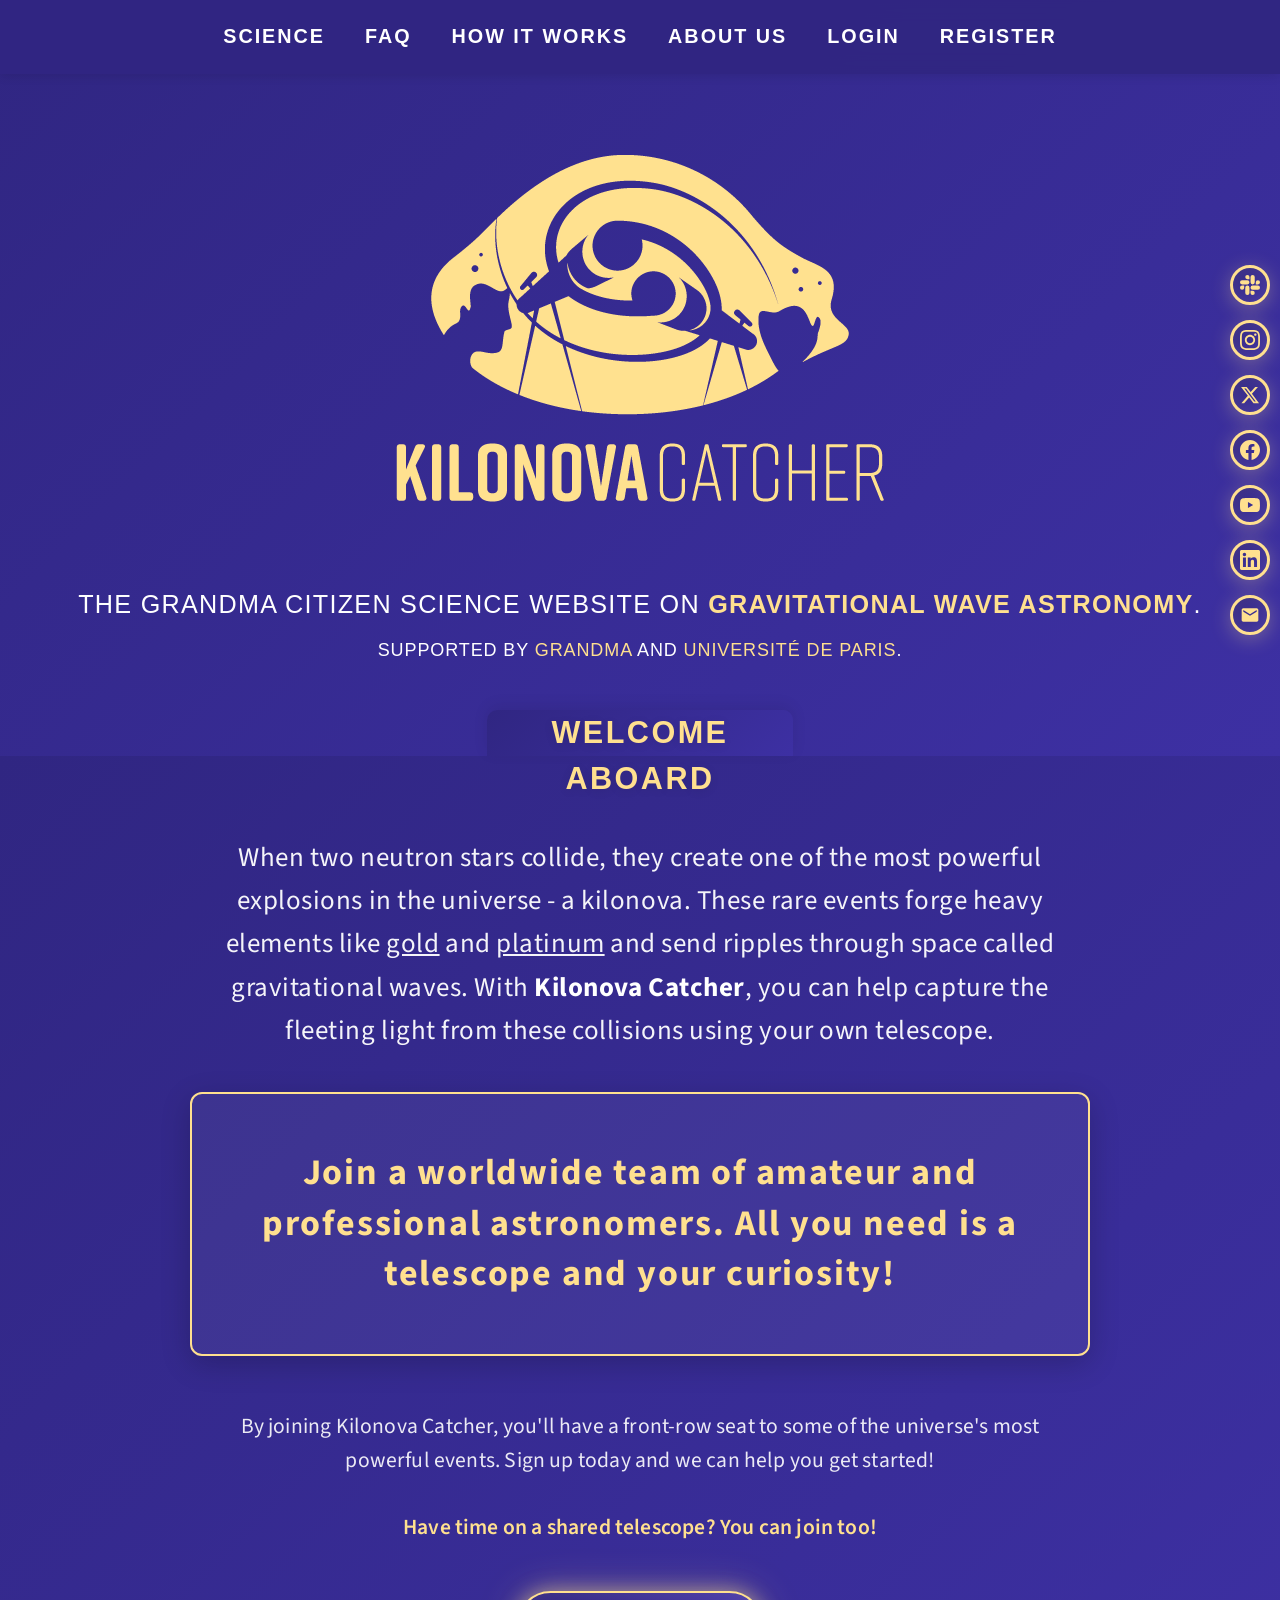
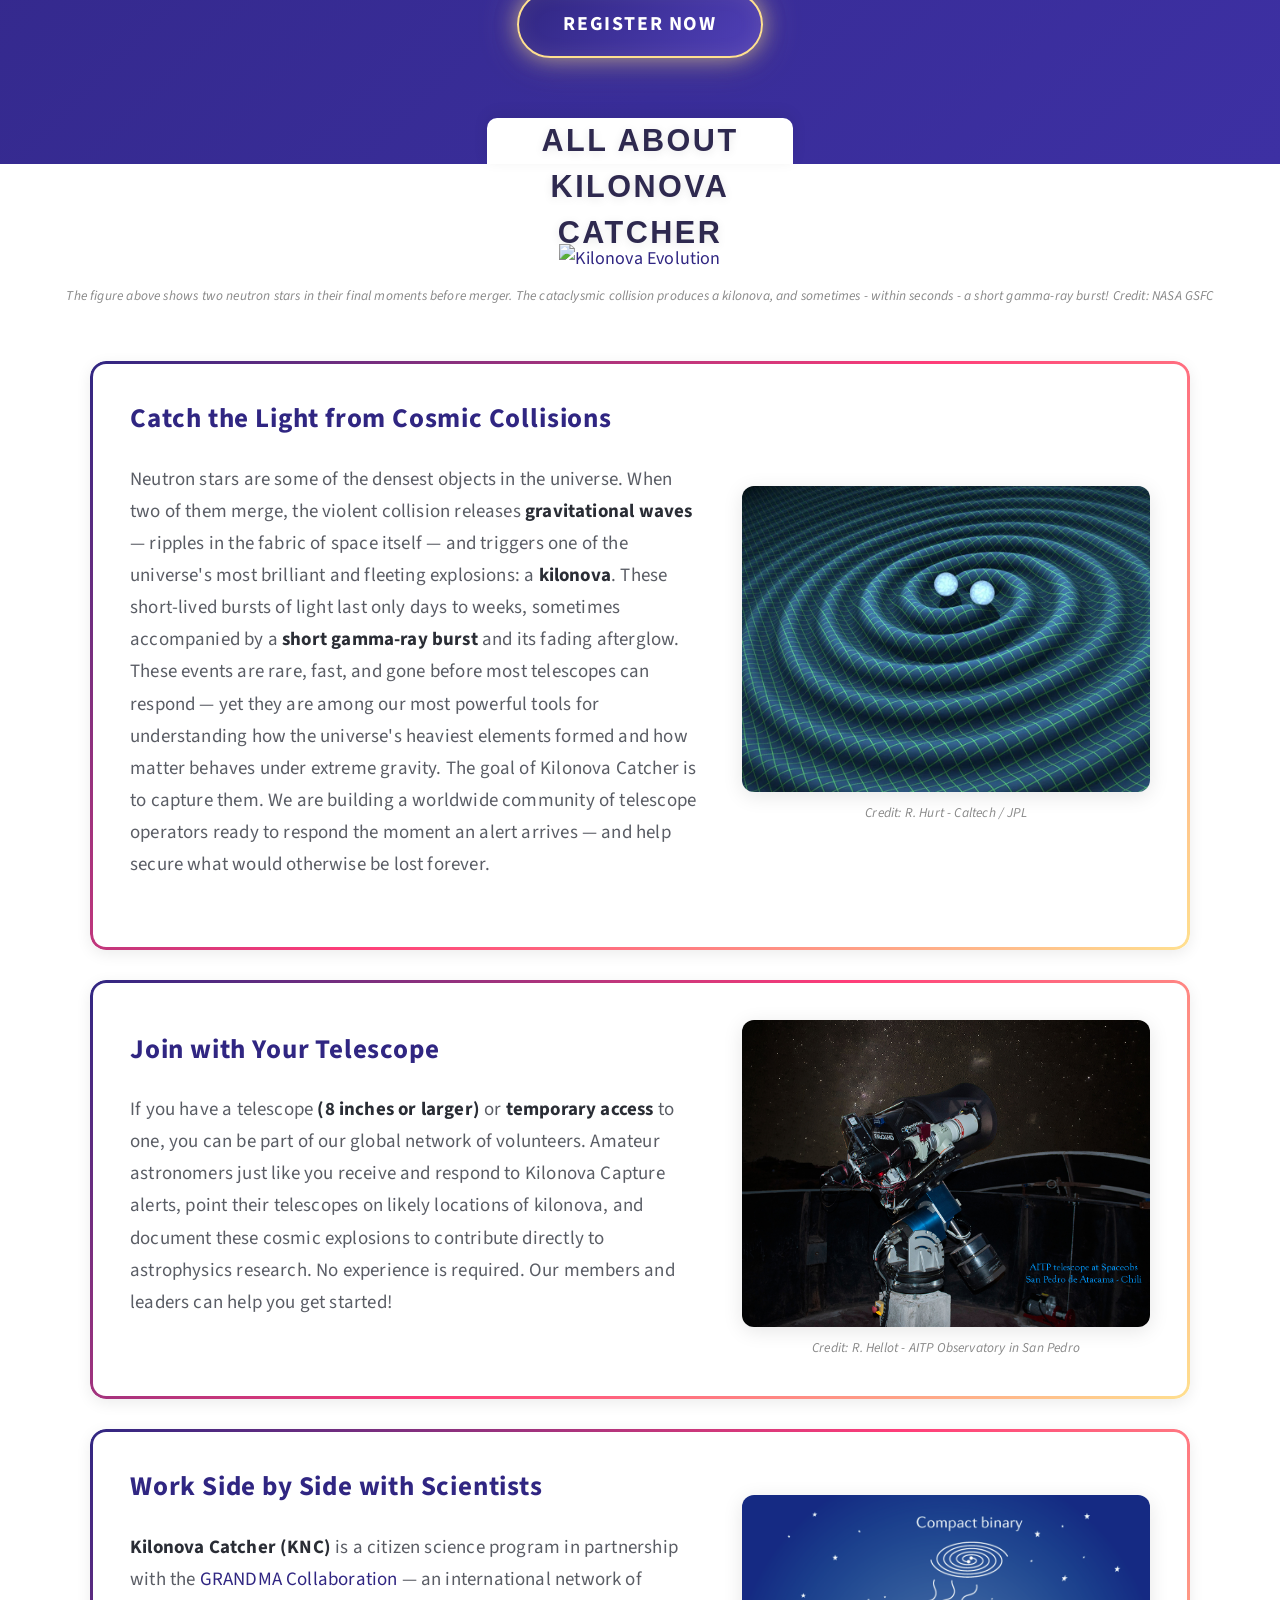
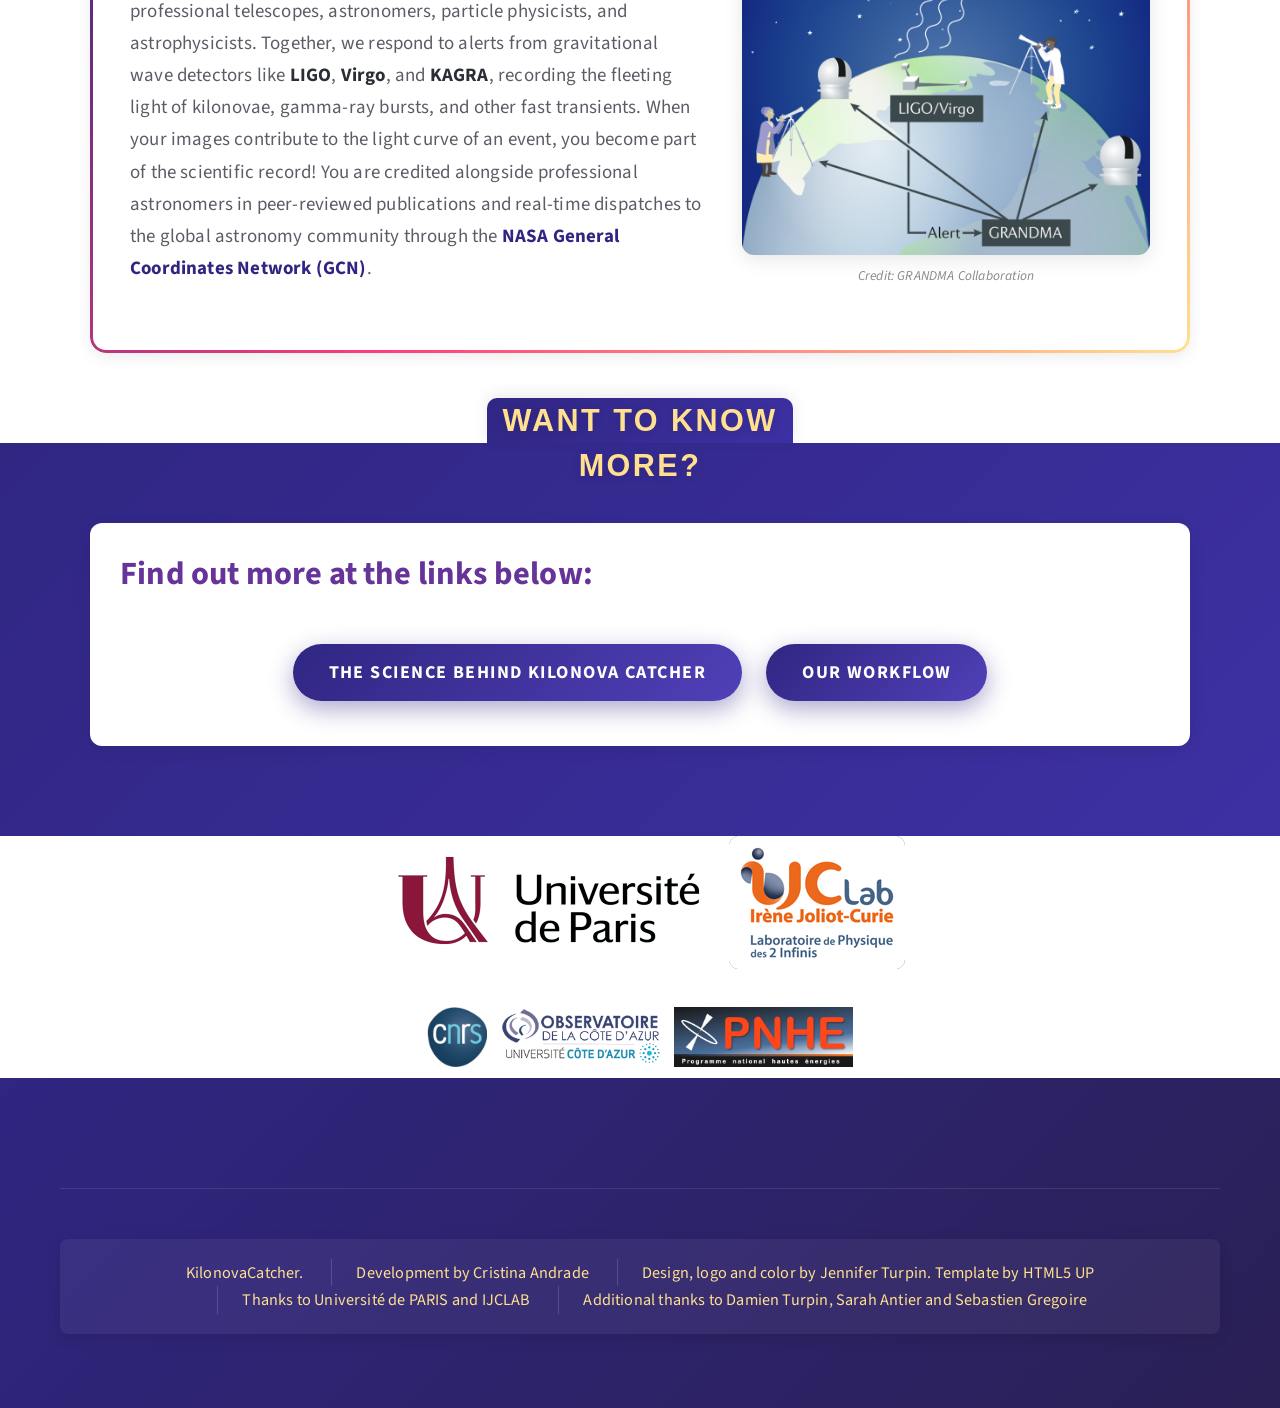
==== index.html @ f39c6c15 "index.html for Git pages" ====
<!DOCTYPE html>
<html lang='en'>
<head>
    <meta http-equiv="Content-Type" content="text/html; charset=UTF-8">
    <title>KiloNovaCatcher</title>
    
    <meta name="viewport" content="width=device-width, initial-scale=1, user-scalable=no">
    <link rel="stylesheet" href="./KiloNovaCatcher_files/mainpublic.css">
    <link rel="stylesheet" href="./KiloNovaCatcher_files/qgi8qdf.css">
    <link rel="shortcut icon" type="image/jpg" href="http://kilonovacatcher.in2p3.fr/images/fav_32.png">
</head>
<body class="homepage">
    <div id="page-wrapper">
        
<!-- Nav -->
<!-- Fixed Navigation -->
<nav id="nav">
    <ul>
        <li class="current"><a href="http://kilonovacatcher.in2p3.fr/science">Science</a></li>
        <li><a href="http://kilonovacatcher.in2p3.fr/faq">FAQ</a></li>
                <li><a href="http://kilonovacatcher.in2p3.fr/faq">how it works</a></li>
        <li><a href="http://kilonovacatcher.in2p3.fr/faq">about us</a></li>

        <li><a href="http://kilonovacatcher.in2p3.fr/login">Login</a></li>
        <li><a href="http://kilonovacatcher.in2p3.fr/registration">Register</a></li>
    </ul>
</nav>

<!-- Header -->
<section id="header" class="wrapper">

    <!-- Logo -->
    <div id="logo">
        <h1><a href="http://kilonovacatcher.in2p3.fr/"><img class="image" src="./KiloNovaCatcher_files/LOGO_FINAL_J_600.png"></a></h1>
        <p>the grandma citizen science website on <span class="purplecol">gravitational wave astronomy</span>.</p>
        <p class="smaller">supported by <a href="https://grandma.lal.in2p3.fr/">GRANDMA</a> and <a href="https://u-paris.fr/">université de paris</a>.</p>
    </div>


</section>


<!-- Intro Section -->
<section id="intro" class="wrapper style1">
    <div class="title"><p>Welcome aboard</p></div>
    <div class="container">

        <p class="style1">
            When two neutron stars collide, they create one of the most powerful explosions in the universe - a <em>kilonova</em>. These rare events forge heavy elements like <u>gold</u> and <u>platinum</u> and send ripples through space called <em>gravitational waves</em>. With <strong>Kilonova Catcher</strong>, you can help capture the fleeting light from these collisions using your own telescope. 
        </p>

        <p class="style2">
            Join a worldwide team of amateur and professional astronomers. All you need is a telescope and your curiosity! 
        </p>

        <p class="style3">
            By joining Kilonova Catcher, you'll have a front-row seat to some of the universe's most powerful events. Sign up today and we can help you get started!
        </p>

        <p class="style3">
            <strong>Have time on a shared telescope? You can join too!</strong> 
        </p>

        <ul class="actions">
            <li><a href="http://kilonovacatcher.in2p3.fr/registration" class="button neon-gradient large">Register now</a></li>
        </ul>
    </div>
</section>


<!-- How It Works Section -->
<section id="how-it-works" class="wrapper style2">
    <div class="title"><p>All about Kilonova Catcher</p></div>
    <div class="container">

        <!-- Featured Image -->
        <a href="http://kilonovacatcher.in2p3.fr/#" class="image featured">
            <img src="./KiloNovaCatcher_files/kne_evolution.gif" alt="Kilonova Evolution">
            <span class="card-image-caption">The figure above shows two neutron stars in their final moments before merger. The cataclysmic collision produces a kilonova, and sometimes - within seconds - a short gamma-ray burst! Credit: NASA GSFC</span>

        </a>

        <section id="features">
            <div class="feature-list">
                <div class="row">
                    <div class="col-12-medium">

                        <!-- Card 1: Gradient Border Style -->
                        <section class="card-gradient-border card-with-image">
                            <div class="card-content">
                                <h3>Catch the Light from Cosmic Collisions</h3>
                                <p>Neutron stars are some of the densest objects in the universe. When two of them merge, the violent collision releases <strong>gravitational waves</strong> — ripples in the fabric of space itself — and triggers one of the universe's most brilliant and fleeting explosions: a <strong>kilonova</strong>. These short-lived bursts of light last only days to weeks, sometimes accompanied by a <strong>short gamma-ray burst</strong> and its fading afterglow. These events are rare, fast, and gone before most telescopes can respond — yet they are among our most powerful tools for understanding <em>how the universe's heaviest elements formed</em> and how matter behaves under extreme gravity. The goal of Kilonova Catcher is to capture them. We are building a worldwide community of telescope operators ready to respond the moment an alert arrives — and help secure what would otherwise be lost forever.</p>
                            </div>
                            <div class="card-image">
                                <img src="./KiloNovaCatcher_files/gw_wave_ns.png" alt="Cosmic Collision">
                                <span class="card-image-caption">Credit: R. Hurt - Caltech / JPL</span>

                            </div>
                        </section>

                        <!-- Card 2: Top Border Style -->
                        <section class="card-gradient-border card-with-image">
                            <div class="card-content">
                                <h3>Join with Your Telescope</h3>
                                <p>If you have a telescope <strong>(8 inches or larger)</strong> or <strong>temporary access</strong> to one, you can be part of our global network of volunteers. Amateur astronomers just like you receive and respond to Kilonova Capture alerts, point their telescopes on likely locations of kilonova, and document these cosmic explosions to contribute directly to astrophysics research. No experience is required. Our members and leaders can help you get started!</p>
                            </div>
                            <div class="card-image">
                                <img src="./KiloNovaCatcher_files/telescope_aitp_chili.jpg" alt="KNC Telescope">
                                <span class="card-image-caption">Credit: R. Hellot - AITP Observatory in San Pedro</span>
                            </div>
                        </section>

                        <!-- Card 3: Gradient Border Style -->
                        <section class="card-gradient-border card-with-image">
                            <div class="card-content">
                                <h3>Work Side by Side with Scientists</h3>
                                <p><strong>Kilonova Catcher (KNC)</strong> is a citizen science program in partnership with the <a href="https://grandma.lal.in2p3.fr/">GRANDMA Collaboration</a> — an international network of professional telescopes, astronomers, particle physicists, and astrophysicists. Together, we respond to alerts from gravitational wave detectors like <strong>LIGO</strong>, <strong>Virgo</strong>, and <strong>KAGRA</strong>, recording the fleeting light of kilonovae, gamma-ray bursts, and other fast transients. When your images contribute to the light curve of an event, you become part of the scientific record! You are credited alongside professional astronomers in peer-reviewed publications and real-time dispatches to the global astronomy community through the <strong><a href="https://gcn.nasa.gov/">NASA General Coordinates Network (GCN)</a></strong>.</p>
                            </div>
                            <div class="card-image">
                                <img src="./KiloNovaCatcher_files/grandma.png" alt="GRANDMA LOGO">
                                <span class="card-image-caption">Credit: GRANDMA Collaboration</span>
                            </div>
                        </section>

                    </div>
                </div>
            </div>
        </section>
    </div>
</section>


<!-- More Info Section -->
<section id="More" class="wrapper style1">
    <div class="title"><p>Want to know more?</p></div>
    <div class="container">
        <section id="features2">
            <div class="feature-list">
                <div class="row">
                    <div class="col-12-medium">
                        <section>
                            <h2 style="color: rebeccapurple; font-size: 1.8em; margin-bottom: 1.5em;">Find out more at the links below:</h2>
                            <ul class="actions">
                                <li><a href="#science" class="button gradient-glow">The Science Behind Kilonova Catcher</a></li>
                                <li><a href="#workflow" class="button gradient-glow">Our Workflow</a></li>
                            </ul>
                        </section>
                    </div>
                </div>
            </div>
        </section>
    </div>
</section>


<!-- Partner Logos -->
<div class="container">
    <div class="row">
        <div class="col-12-medium" style="margin:auto; text-align:center;">
            <section>
                <p>
                    <a href="https://u-paris.fr/"><img src="./KiloNovaCatcher_files/UniversiteParis.png" alt="Universit� de Paris"></a> 
                    <a href="https://www.ijclab.in2p3.fr/"><img src="./KiloNovaCatcher_files/IJCLab.png" alt="IJCLab"></a>
                </p>
            </section>
        </div>	
    </div>
    <div class="row petitfooter">
        <div class="col-12-medium" style="margin:auto; text-align:center;">
            <p style="margin:auto; text-align:center;">
                <a href="https://www.cnrs.fr/" title="cnrs.fr" target="_blank"><img src="./KiloNovaCatcher_files/logo_cnrs.png" alt="Logo CNRS"></a>&nbsp;&nbsp;
                <a href="https://www.oca.eu/fr/" title="OCA" target="_blank"><img src="./KiloNovaCatcher_files/logo_oca.png" alt="Logo OCA"></a>&nbsp;&nbsp;
                <a href="https://pnhe.cnrs.fr/" title="PNHE" target="_blank"><img src="./KiloNovaCatcher_files/logo_pnhe.png" alt="Logo PNHE"></a>
            </p>
        </div>
    </div>
</div>


<!-- Footer -->
<section id="footer">
    <div class="container">
        <div id="copyright">
            <ul>
                <li>KilonovaCatcher.</li>
                       <li>Development by <a href="https://orcid.org/0009-0004-9687-3275">Cristina Andrade</a></li>
                <li>Design, logo and color by <a href="https://jenniferturpin.fr/">Jennifer Turpin</a>. Template by <a href="http://html5up.net/">HTML5 UP</a></li>
                <li>Thanks to <a href="https://u-paris.fr/">Université de PARIS</a> and <a href="https://www.ijclab.in2p3.fr/">IJCLAB</a></li>
                <li>Additional thanks to Damien Turpin, Sarah Antier and Sebastien Gregoire</li>
            </ul>
        </div>
    </div>
</section>

</div>

<!-- Scripts -->
<script src="./KiloNovaCatcher_files/jquery.min.js"></script>
<script src="./KiloNovaCatcher_files/jquery.dropotron.min.js"></script>
<script src="./KiloNovaCatcher_files/browser.min.js"></script>
<script src="./KiloNovaCatcher_files/breakpoints.min.js"></script>
<script src="./KiloNovaCatcher_files/util.js"></script>
<script src="./KiloNovaCatcher_files/main.js"></script>



<div id="navPanel">
<nav>
    <a class="link depth-0" href="http://kilonovacatcher.in2p3.fr/faq">
        <span class="indent-0"></span>FAQ
    </a>
    <a class="link depth-0" href="http://kilonovacatcher.in2p3.fr/login">
        <span class="indent-0"></span>Login
    </a>
    <a class="link depth-0" href="http://kilonovacatcher.in2p3.fr/registration">
        <span class="indent-0"></span>Register
    </a>
</nav>
</div>

</body>

<div class="social-float-sidebar">
    <a href="https://knc-slack-invite-link.com" target="_blank" class="social-float-item" title="Join our Slack">
        <svg viewBox="0 0 24 24" fill="currentColor">
            <path d="M5.042 15.165a2.528 2.528 0 0 1-2.52 2.523A2.528 2.528 0 0 1 0 15.165a2.527 2.527 0 0 1 2.522-2.52h2.52v2.52zM6.313 15.165a2.527 2.527 0 0 1 2.521-2.52 2.527 2.527 0 0 1 2.521 2.52v6.313A2.528 2.528 0 0 1 8.834 24a2.528 2.528 0 0 1-2.521-2.522v-6.313zM8.834 5.042a2.528 2.528 0 0 1-2.521-2.52A2.528 2.528 0 0 1 8.834 0a2.528 2.528 0 0 1 2.521 2.522v2.52H8.834zM8.834 6.313a2.528 2.528 0 0 1 2.521 2.521 2.528 2.528 0 0 1-2.521 2.521H2.522A2.528 2.528 0 0 1 0 8.834a2.528 2.528 0 0 1 2.522-2.521h6.312zM18.956 8.834a2.528 2.528 0 0 1 2.522-2.521A2.528 2.528 0 0 1 24 8.834a2.528 2.528 0 0 1-2.522 2.521h-2.522V8.834zM17.688 8.834a2.528 2.528 0 0 1-2.523 2.521 2.527 2.527 0 0 1-2.52-2.521V2.522A2.527 2.527 0 0 1 15.165 0a2.528 2.528 0 0 1 2.523 2.522v6.312zM15.165 18.956a2.528 2.528 0 0 1 2.523 2.522A2.528 2.528 0 0 1 15.165 24a2.527 2.527 0 0 1-2.52-2.522v-2.522h2.52zM15.165 17.688a2.527 2.527 0 0 1-2.52-2.523 2.526 2.526 0 0 1 2.52-2.52h6.313A2.527 2.527 0 0 1 24 15.165a2.528 2.528 0 0 1-2.522 2.523h-6.313z"/>
        </svg>
        <span>Slack</span>
    </a>

    <a href="https://instagram.com/kilonovacatcher" target="_blank" class="social-float-item" title="Follow on Instagram">
        <svg viewBox="0 0 24 24" fill="currentColor">
            <path d="M12 2.163c3.204 0 3.584.012 4.85.07 3.252.148 4.771 1.691 4.919 4.919.058 1.265.069 1.645.069 4.849 0 3.205-.012 3.584-.069 4.849-.149 3.225-1.664 4.771-4.919 4.919-1.266.058-1.644.07-4.85.07-3.204 0-3.584-.012-4.849-.07-3.26-.149-4.771-1.699-4.919-4.92-.058-1.265-.07-1.644-.07-4.849 0-3.204.013-3.583.07-4.849.149-3.227 1.664-4.771 4.919-4.919 1.266-.057 1.645-.069 4.849-.069zm0-2.163c-3.259 0-3.667.014-4.947.072-4.358.2-6.78 2.618-6.98 6.98-.059 1.281-.073 1.689-.073 4.948 0 3.259.014 3.668.072 4.948.2 4.358 2.618 6.78 6.98 6.98 1.281.058 1.689.072 4.948.072 3.259 0 3.668-.014 4.948-.072 4.354-.2 6.782-2.618 6.979-6.98.059-1.28.073-1.689.073-4.948 0-3.259-.014-3.667-.072-4.947-.196-4.354-2.617-6.78-6.979-6.98-1.281-.059-1.69-.073-4.949-.073zm0 5.838c-3.403 0-6.162 2.759-6.162 6.162s2.759 6.163 6.162 6.163 6.162-2.759 6.162-6.163c0-3.403-2.759-6.162-6.162-6.162zm0 10.162c-2.209 0-4-1.79-4-4 0-2.209 1.791-4 4-4s4 1.791 4 4c0 2.21-1.791 4-4 4zm6.406-11.845c-.796 0-1.441.645-1.441 1.44s.645 1.44 1.441 1.44c.795 0 1.439-.645 1.439-1.44s-.644-1.44-1.439-1.44z"/>
        </svg>
        <span>Instagram</span>
    </a>

    <a href="https://twitter.com/kilonovacatcher" target="_blank" class="social-float-item" title="Follow on X/Twitter">
        <svg viewBox="0 0 24 24" fill="currentColor">
            <path d="M18.244 2.25h3.308l-7.227 8.26 8.502 11.24H16.17l-5.214-6.817L4.99 21.75H1.68l7.73-8.835L1.254 2.25H8.08l4.713 6.231zm-1.161 17.52h1.833L7.084 4.126H5.117z"/>
        </svg>
        <span>X/Twitter</span>
    </a>

    <a href="https://facebook.com/kilonovacatcher" target="_blank" class="social-float-item" title="Like on Facebook">
        <svg viewBox="0 0 24 24" fill="currentColor">
            <path d="M24 12.073c0-6.627-5.373-12-12-12s-12 5.373-12 12c0 5.99 4.388 10.954 10.125 11.854v-8.385H7.078v-3.47h3.047V9.43c0-3.007 1.792-4.669 4.533-4.669 1.312 0 2.686.235 2.686.235v2.953H15.83c-1.491 0-1.956.925-1.956 1.874v2.25h3.328l-.532 3.47h-2.796v8.385C19.612 23.027 24 18.062 24 12.073z"/>
        </svg>
        <span>Facebook</span>
    </a>

    <a href="https://youtube.com/@kilonovacatcher" target="_blank" class="social-float-item" title="Subscribe on YouTube">
        <svg viewBox="0 0 24 24" fill="currentColor">
            <path d="M23.498 6.186a3.016 3.016 0 0 0-2.122-2.136C19.505 3.545 12 3.545 12 3.545s-7.505 0-9.377.505A3.017 3.017 0 0 0 .502 6.186C0 8.07 0 12 0 12s0 3.93.502 5.814a3.016 3.016 0 0 0 2.122 2.136c1.871.505 9.376.505 9.376.505s7.505 0 9.377-.505a3.015 3.015 0 0 0 2.122-2.136C24 15.93 24 12 24 12s0-3.93-.502-5.814zM9.545 15.568V8.432L15.818 12l-6.273 3.568z"/>
        </svg>
        <span>YouTube</span>
    </a>

    <a href="https://linkedin.com/company/kilonovacatcher" target="_blank" class="social-float-item" title="Connect on LinkedIn">
        <svg viewBox="0 0 24 24" fill="currentColor">
            <path d="M20.447 20.452h-3.554v-5.569c0-1.328-.027-3.037-1.852-3.037-1.853 0-2.136 1.445-2.136 2.939v5.667H9.351V9h3.414v1.561h.046c.477-.9 1.637-1.85 3.37-1.85 3.601 0 4.267 2.37 4.267 5.455v6.286zM5.337 7.433c-1.144 0-2.063-.926-2.063-2.065 0-1.138.92-2.063 2.063-2.063 1.14 0 2.064.925 2.064 2.063 0 1.139-.925 2.065-2.064 2.065zm1.782 13.019H3.555V9h3.564v11.452zM22.225 0H1.771C.792 0 0 .774 0 1.729v20.542C0 23.227.792 24 1.771 24h20.451C23.2 24 24 23.227 24 22.271V1.729C24 .774 23.2 0 22.222 0h.003z"/>
        </svg>
        <span>LinkedIn</span>
    </a>

    <a href="mailto:contact@kilonovacatcher.org" class="social-float-item" title="Email Us">
        <svg viewBox="0 0 24 24" fill="currentColor">
            <path d="M20 4H4c-1.1 0-1.99.9-1.99 2L2 18c0 1.1.9 2 2 2h16c1.1 0 2-.9 2-2V6c0-1.1-.9-2-2-2zm0 4l-8 5-8-5V6l8 5 8-5v2z"/>
        </svg>
        <span>Email</span>
    </a>
</div>
</html>
---- KiloNovaCatcher_files/mainpublic.css ----
@import url("fontawesome-all.min.css");
@import url("https://fonts.googleapis.com/css?family=Source+Sans+Pro:400,400italic,700,900");

/* ===================================
   MODERN RESET & BASE STYLES
   =================================== */

html, body, div, span, applet, object,
iframe, h1, h2, h3, h4, h5, h6, p, blockquote,
pre, a, abbr, acronym, address, big, cite,
code, del, dfn, em, img, ins, kbd, q, s, samp,
small, strike, strong, sub, sup, tt, var, b,
u, i, center, dl, dt, dd, ol, ul, li, fieldset,
form, label, legend, table, caption, tbody,
tfoot, thead, tr, th, td, article, aside,
canvas, details, embed, figure, figcaption,
footer, header, hgroup, menu, nav, output, ruby,
section, summary, time, mark, audio, video {
	margin: 0;
	padding: 0;
	border: 0;
	font-size: 100%;
	font: inherit;
	vertical-align: baseline;
}

article, aside, details, figcaption, figure,
footer, header, hgroup, menu, nav, section {
	display: block;
}

body {
	line-height: 1;
	-webkit-text-size-adjust: none;
	-webkit-font-smoothing: antialiased;
	-moz-osx-font-smoothing: grayscale;
}

*, *:before, *:after {
	box-sizing: border-box;
}

/* ===================================
   TYPOGRAPHY - REFINED
   =================================== */

body, input, textarea, select {
	font-family: 'Source Sans Pro', sans-serif;
	font-weight: 400;
	color: #5a5d65;
	font-size: 18px;
	line-height: 1.7;
	letter-spacing: 0.01em;
}

h1, h2, h3, h4, h5, h6 {
	font-weight: 700;
	color: #2a2d35;
	line-height: 1.3;
	margin-bottom: 1rem;
}

h1 { font-size: 2.5em; }
h2 { font-size: 2em; }
h3 { font-size: 1.5em; }
h4 { font-size: 1.25em; }

a {
	transition: all 0.3s ease;
	text-decoration: none;
	color: #302682;
}

a:hover {
	color: #ff3d79;
}

strong, b {
	font-weight: 700;
	color: #2a2d35;
}

p, ul, ol, table, blockquote, form {
	margin-bottom: 1.5em;
}

/* ===================================
   MODERN NAVIGATION
   =================================== */

nav, #logo p, .title, .button.style3 {
	font-family: 'rift-soft', sans-serif;
}

#logo p.smaller {
	font-size: 1em;
	margin-top: 0.5em;
	margin-bottom: 3em;
	font-weight: 400;
}
#nav {
    position: fixed;
    display: block;
    top: 0;
    left: 0;
    width: 100%;
    text-align: center;
    z-index: 1000;
    background: rgba(48, 38, 130, 0.98);
    padding: 20px 0;
    backdrop-filter: blur(10px);
    box-shadow: 0 2px 10px rgba(0, 0, 0, 0.1);
}

#nav > ul {
    display: flex;
    justify-content: center;
    gap: 40px;              /* Space between items */
    padding: 0;
    margin: 0;
    list-style: none;
}

#nav > ul > li {
    display: inline-block;
    padding: 0;
    margin: 0;
}

#nav > ul > li > a {
    display: block;
    color: #fff;            /* White text */
    font-weight: 700;       /* Bold */
    font-size: 1.1em;       /* Bigger */
    text-transform: uppercase;
    text-decoration: none;
    letter-spacing: 0.1em;
    transition: all 0.3s ease;
    padding: 0;
}

#nav > ul > li > a:hover {
    color: #ffe08f;         /* Yellow on hover */
}

div.title p {
	letter-spacing: 0.12em;
	font-size: 1.6em;
	font-weight: 600;
}

/* ===================================
   MODERN BUTTONS - REFINED SIZE
   =================================== */

input[type="button"],
input[type="submit"],
input[type="reset"],
button,
.button {
	transition: all 0.3s ease;
	display: inline-block;
	background: #302682;
	text-align: center;
	text-transform: uppercase;
	font-weight: 600;
	text-decoration: none;
	border-radius: 8px;
	border: 0;
	outline: 0;
	cursor: pointer;
	padding: 16px 36px;
	font-size: 1em;
	min-width: auto;
	height: auto;
	line-height: 1.4;
	letter-spacing: 0.08em;
	box-shadow: 0 4px 15px rgba(48, 38, 130, 0.25);
}

input[type="button"]:hover,
input[type="submit"]:hover,
input[type="reset"]:hover,
button:hover,
.button:hover {
	background-color: #3d30a3;
	transform: translateY(-2px);
	box-shadow: 0 6px 20px rgba(48, 38, 130, 0.35);
}

.button.style3 {
	background: linear-gradient(135deg, #ffe08f 0%, #ffd970 100%);
	color: #302682 !important;
	font-weight: 700;
	box-shadow: 0 4px 15px rgba(255, 224, 143, 0.3);
}

.button.style3:hover {
	background: linear-gradient(135deg, #ffd970 0%, #ffc850 100%);
	color: #1f1a5c !important;
	box-shadow: 0 6px 20px rgba(255, 224, 143, 0.4);
}

.button.large {
	font-size: 1.1em;
	padding: 18px 44px;
}

/* ===================================
   ALTERNATIVE BUTTON STYLES
   =================================== */

/* Button Style 1: Gradient Glow */
.button.gradient-glow,
input[type="button"].gradient-glow,
input[type="submit"].gradient-glow {
	background: linear-gradient(135deg, #302682 0%, #5040b8 100%);
	color: white;
	border-radius: 50px;
	box-shadow: 0 8px 25px rgba(48, 38, 130, 0.4);
	font-weight: 700;
}

.button.gradient-glow:hover,
input[type="button"].gradient-glow:hover,
input[type="submit"].gradient-glow:hover {
	transform: translateY(-3px);
	box-shadow: 0 12px 35px rgba(48, 38, 130, 0.5);
	background: linear-gradient(135deg, #302682 0%, #5040b8 100%);
}

/* Button Style 2: Outlined Minimal */
.button.outlined,
input[type="button"].outlined,
input[type="submit"].outlined {
	background: transparent;
	color: #302682;
	border: 2px solid #302682;
	border-radius: 8px;
	box-shadow: none;
}

.button.outlined:hover,
input[type="button"].outlined:hover,
input[type="submit"].outlined:hover {
	background: #302682;
	color: white;
	transform: scale(1.05) translateY(0);
	box-shadow: 0 4px 15px rgba(48, 38, 130, 0.3);
}

/* Button Style 3: Glass Morphism */
.button.glass,
input[type="button"].glass,
input[type="submit"].glass {
	background: rgba(255, 255, 255, 0.2);
	backdrop-filter: blur(10px);
	-webkit-backdrop-filter: blur(10px);
	color: white;
	border: 1px solid rgba(255, 255, 255, 0.3);
	border-radius: 12px;
	box-shadow: 0 8px 32px rgba(0, 0, 0, 0.1);
}

.button.glass:hover,
input[type="button"].glass:hover,
input[type="submit"].glass:hover {
	background: rgba(255, 255, 255, 0.3);
	border-color: rgba(255, 255, 255, 0.5);
	transform: translateY(-2px);
	box-shadow: 0 10px 40px rgba(0, 0, 0, 0.15);
}

/* Button Style 4: Gradient Glow with Yellow Neon Border */
.button.neon-gradient,
input[type="button"].neon-gradient,
input[type="submit"].neon-gradient {
	background: linear-gradient(135deg, #302682 0%, #5040b8 100%);
	color: white;
	border-radius: 50px;
	border: 2px solid #ffe08f;
	box-shadow: 0 0 20px rgba(255, 224, 143, 0.5),
	            0 0 40px rgba(255, 224, 143, 0.3),
	            inset 0 0 20px rgba(255, 224, 143, 0.1),
	            0 8px 25px rgba(48, 38, 130, 0.4);
	font-weight: 700;
	position: relative;
	overflow: hidden;
}

.button.neon-gradient:hover,
input[type="button"].neon-gradient:hover,
input[type="submit"].neon-gradient:hover {
	transform: translateY(-3px);
	border-color: #ffd970;
	box-shadow: 0 0 30px rgba(255, 224, 143, 0.8),
	            0 0 60px rgba(255, 224, 143, 0.5),
	            inset 0 0 30px rgba(255, 224, 143, 0.2),
	            0 12px 35px rgba(48, 38, 130, 0.5);
	text-shadow: 0 0 10px rgba(255, 224, 143, 0.8);
}

/* Add animated glow pulse (optional) */
.button.neon-gradient::before {
	content: '';
	position: absolute;
	inset: -2px;
	border-radius: 50px;
	background: linear-gradient(45deg, #ffe08f, #ffd970, #ffe08f);
	z-index: -1;
	opacity: 0;
	transition: opacity 0.3s ease;
}

.button.neon-gradient:hover::before {
	opacity: 0.3;
}

/* ===================================
   MODERN FORMS
   =================================== */

.formcontainer {
	max-width: 600px;
	margin: auto;
}

.formtitle {
	font-family: "rift-soft", sans-serif;
	font-weight: 700;
	color: #312783;
	font-size: 2.5em;
	text-align: left;
	margin-bottom: 30px;
}

.form-group label,
.form-check label {
	font-family: "rift-soft", sans-serif;
	color: #312783;
	font-weight: 600;
	margin-bottom: 8px;
}

form input[type="text"],
form input[type="email"],
form input[type="password"],
form select,
form textarea {
	transition: all 0.3s ease;
	display: block;
	border: 2px solid #e8e8ec;
	background: #fff;
	border-radius: 8px;
	width: 100%;
	padding: 12px 16px;
	font-size: 1em;
	box-shadow: none;
}

form input[type="text"]:focus,
form input[type="email"]:focus,
form input[type="password"]:focus,
form select:focus,
form textarea:focus {
	background: #fff;
	border-color: #302682;
	box-shadow: 0 0 0 3px rgba(48, 38, 130, 0.1);
	outline: none;
}

.btn-primary {
	color: #fff !important;
	background: linear-gradient(135deg, #302682 0%, #3d30a3 100%) !important;
	border: none !important;
	box-shadow: 0 4px 15px rgba(48, 38, 130, 0.25) !important;
	padding: 12px 28px;
	border-radius: 8px;
	font-weight: 600;
	letter-spacing: 0.05em;
	transition: all 0.3s ease;
}

.btn-primary:hover {
	transform: translateY(-2px);
	box-shadow: 0 6px 20px rgba(48, 38, 130, 0.35) !important;
}

/* ===================================
   ALERTS - MODERN STYLE
   =================================== */

.alert {
	display: block;
	width: auto;
	position: relative;
	padding: 16px 20px;
	border: 0;
	border-radius: 10px;
	max-width: 90%;
	margin: 0 auto 3rem;
	text-align: center;
	box-shadow: 0 4px 12px rgba(0, 0, 0, 0.08);
}

.alert-success {
	color: #155724;
	background-color: #d4edda;
	border-left: 4px solid #28a745;
}

.alert-danger {
	color: #721c24;
	background-color: #f8d7da;
	border-left: 4px solid #dc3545;
}

/* ===================================
   CONTAINER & LAYOUT
   =================================== */

.container {
	margin: 0 auto;
	max-width: 100%;
	width: 1200px;
	padding: 0 20px;
}

@media screen and (max-width: 1280px) {
	.container {
		width: calc(100% - 80px);
	}
}

@media screen and (max-width: 980px) {
	.container {
		width: calc(100% - 60px);
	}
}

@media screen and (max-width: 736px) {
	.container {
		width: calc(100% - 40px);
	}
}

/* ===================================
   MODERN WRAPPER SECTIONS
   =================================== */

.wrapper {
	position: relative;
	padding: 80px 0 60px 0;
}

.wrapper .title {
	position: absolute;
	top: 0;
	left: 50%;
	text-align: center;
	text-transform: uppercase;
	display: block;
	font-weight: 700;
	letter-spacing: 0.15em;
	font-size: 0.85em;
	width: 20em;
	height: 3em;
	top: -3em;
	line-height: 3em;
	margin-left: -10em;
	border-radius: 10px 10px 0 0;
	box-shadow: 0 -4px 15px rgba(0, 0, 0, 0.08);
}

.wrapper .title p {
	font-size: 2em;                    /* BIGGER TEXT */
	font-weight: 900;                  /* EXTRA BOLD */
	letter-spacing: 0.08em;
	margin: 0;
	text-shadow: 0 2px 10px rgba(0, 0, 0, 0.1);  /* ADD TEXT SHADOW */
}

.wrapper.style2 .title {
	background: linear-gradient(135deg, #fff 0%, #f8f9fc 100%);  /* GRADIENT */
	color: #2e294f;
}

.wrapper .title:before,
.wrapper .title:after {
	display: none;
}

.wrapper.style1 {
	background: linear-gradient(135deg, #302682 0%, #3d30a3 100%);
	color: rgba(255, 255, 255, 0.85);
}

.wrapper.style1 .title {
	background: linear-gradient(135deg, #302682 0%, #3d30a3 100%);
	color: #ffe08f;
}

.wrapper.style1 h1, .wrapper.style1 h2,
.wrapper.style1 h3, .wrapper.style1 h4,
.wrapper.style1 strong, .wrapper.style1 b,
.wrapper.style1 a {
	color: #fff;
}

.wrapper.style2 {
	background: #fff;
}

.wrapper.style2 .title {
	background: #fff;
	color: #2e294f;
}

.wrapper.style3 {
	background: #f8f9fc;
}

.wrapper.style3 .title {
	background: #f8f9fc;
	color: #484d55;
}

/* ===================================
   FULL-WIDTH WRAPPER STYLE - MATCHES TEXT STYLE
   =================================== */

/* Full-width wrapper that spans the entire screen */
.wrapper.style-fullwidth {
    width: 100%;
    padding: 60px 5%;  /* 5% padding on sides for breathing room */
    /*text-align: center;*/
}

/* Header styling to match your text style */
.wrapper.style-fullwidth header {
    text-align: center;
    margin: 0 auto 40px auto;
    max-width: 100%;  /* No width restriction */
}

.wrapper.style-fullwidth header h2 {
    color: #302682 !important;
    font-size: 2em !important;
    font-weight: 700 !important;
    text-transform: uppercase !important;
    letter-spacing: 0.1em !important;
    margin-bottom: 0 !important;
    line-height: 1.4;
}

/* Content container - wider than style2 */
.wrapper.style-fullwidth .container {
    max-width: 1400px;  /* Much wider than typical 1140px */
    margin: 0 auto;
    width: 100%;
}

/* Alternative: No container restriction at all */
.wrapper.style-fullwidth .container-fluid {
    width: 100%;
    padding: 0 3%;
}

/* Responsive adjustments */
@media screen and (max-width: 980px) {
    .wrapper.style-fullwidth {
        padding: 50px 4%;
    }
    
    .wrapper.style-fullwidth header h2 {
        font-size: 1.75em;
    }
}

@media screen and (max-width: 736px) {
    .wrapper.style-fullwidth {
        padding: 40px 5%;
    }
    
    .wrapper.style-fullwidth header h2 {
        font-size: 1.5em;
        letter-spacing: 0.08em;
    }
}
/* ===================================
   HEADER - REFINED
   =================================== */

#header {
    position: relative;
    min-height: auto;
    height: auto;
    padding: 80px 20px 20px;
    background: linear-gradient(135deg, #302682 0%, #3d30a3 100%);
    overflow: hidden;
}



#header:before {
	content: '';
	position: absolute;
	top: 0;
	left: 0;
	width: 100%;
	height: 100%;
	background: url("images/overlay.png");
	opacity: 0.15;
}

.homepage #header {
	height: 42em;
}

#logo {
	width: 100%;
	text-align: center;
	position: relative;
	top: 1em;
	z-index: 1;
}

#logo h1 {
    font-weight: 900;
    text-transform: uppercase;
    color: #fff;
    font-size: 2.2em;
    letter-spacing: 0.15em;
    justify-content: center; /* ADD THIS */
    align-items: center;     /* ADD THIS */
	width: 100%;           /* ADD THIS */
    text-align: center;    /* ADD THIS instead of flex */
}

#logo p {
	color: #fff;
	text-transform: uppercase;
	margin: 1em 0 0 0;
	display: block;
	font-size: 1.4em;
	letter-spacing: 0.05em;
	font-weight: 400;
}

#logo p .purplecol {
	color: #ffe08f;
	font-weight: 600;
}

#header.wrapper div#logo p a {
	color: #ffe08f;
	text-decoration: none;
}

#header.wrapper div#logo p a:hover {
	color: #fff;
}

/* ===================================
   INTRO SECTION - MODERNIZED
   =================================== */

#intro {
	padding-bottom: 80px;
	text-align: center;
	color: #ffe08f;
}

#intro p.style1 {
	font-size: 1.5em;
	letter-spacing: 0.02em;
	line-height: 1.6;
	color: rgba(255, 255, 255, 0.95);
	max-width: 900px;
	margin: 0 auto 1.5em;
}

#intro p.style2 {
	font-weight: 700;
	color: #ffe08f;
	border-radius: 12px;
	border: 2px solid #ffe08f;
	font-size: 2em;
	letter-spacing: 0.05em;
	line-height: 1.4;
	padding: 1.5em;
	margin-bottom: 1.5em;
	max-width: 900px;
	margin-left: auto;
	margin-right: auto;
	box-shadow: 0 8px 30px rgba(0, 0, 0, 0.2);
	background: rgba(255, 255, 255, 0.05);
}

#intro p.style2 a {
	color: inherit;
	text-decoration: none;
}

#intro p.style3 {
	font-size: 1.2em;
	width: auto;
	max-width: 800px;
	margin: 0 auto 1.5em;
	color: rgba(255, 255, 255, 0.9);
	line-height: 1.6;
}

#intro p.style3 strong,
#intro p.style3 a {
	color: #ffe08f;
	font-weight: 600;
}

/* ===================================
   FEATURE LIST - MODERN CARDS
   =================================== */

.feature-list {
	max-width: 1100px;
	margin-left: auto;
	margin-right: auto;
	position: relative;
	top: 0;
}

.feature-list section {
	border-top: 0;
	padding: 30px;
	position: relative;
	background: #fff;
	border-radius: 12px;
	box-shadow: 0 4px 15px rgba(0, 0, 0, 0.08);
	transition: all 0.3s ease;
	margin-bottom: 30px;
}

.feature-list section:hover {
	transform: translateY(-4px);
	box-shadow: 0 8px 25px rgba(0, 0, 0, 0.12);
}

.feature-list h3 {
	color: #ff3d79 !important;
	margin: 0 0 1em 0;
	font-size: 1.5em;
	letter-spacing: 0.03em;
	text-align: center;
	font-weight: 700;
}

.feature-list h3:before {
	display: none;
}

section#features div.feature-list div.row div.col-12-medium section p {
	color: #5a5d65;
	text-align: center;
	line-height: 1.7;
	font-size: 1.05em;
}

/* ===================================
   ALTERNATIVE CARD STYLES
   =================================== */

/* Card Style 3: Gradient Border */
.feature-list section.card-gradient-border,
section.card-gradient-border {
	background: white;
	position: relative;
	border-radius: 16px;
	padding: 32px;
}

.feature-list section.card-gradient-border::before,
section.card-gradient-border::before {
	content: '';
	position: absolute;
	inset: 0;
	border-radius: 16px;
	padding: 3px;
	background: linear-gradient(135deg, #302682, #ff3d79, #ffe08f);
	-webkit-mask: linear-gradient(#fff 0 0) content-box, linear-gradient(#fff 0 0);
	-webkit-mask-composite: xor;
	mask-composite: exclude;
	pointer-events: none;
}

.feature-list section.card-gradient-border:hover,
section.card-gradient-border:hover {
	transform: translateY(-6px);
	box-shadow: 0 12px 40px rgba(48, 38, 130, 0.2);
}

.feature-list section.card-gradient-border h3,
section.card-gradient-border h3 {
	color: #302682 !important;
	position: relative;
	z-index: 1;
}

.feature-list section.card-gradient-border p,
section.card-gradient-border p {
	position: relative;
	z-index: 1;
}

/* Card Style 4: Colored Top Border */
.feature-list section.card-top-border,
section.card-top-border {
	background: white;
	border-radius: 12px;
	box-shadow: 0 4px 20px rgba(0, 0, 0, 0.08);
	border-top: 5px solid #ff3d79;
	padding: 30px;
}

.feature-list section.card-top-border:hover,
section.card-top-border:hover {
	border-top-color: #302682;
	transform: translateY(-5px);
	box-shadow: 0 8px 30px rgba(0, 0, 0, 0.15);
}

.feature-list section.card-top-border h3,
section.card-top-border h3 {
	color: #302682 !important;
}

/* Card Style 5: Icon Background */
.feature-list section.card-icon-bg,
section.card-icon-bg {
	background: linear-gradient(135deg, #302682 0%, #3d30a3 100%);
	padding: 30px;
	border-radius: 16px;
	box-shadow: 0 8px 30px rgba(48, 38, 130, 0.3);
	position: relative;
	overflow: hidden;
}

.feature-list section.card-icon-bg::before,
section.card-icon-bg::before {
	content: '';
	position: absolute;
	top: -20px;
	right: -20px;
	font-size: 150px;
	opacity: 0.1;
	color: white;
	pointer-events: none;
}

.feature-list section.card-icon-bg:hover,
section.card-icon-bg:hover {
	transform: translateY(-6px) scale(1.02);
	box-shadow: 0 12px 40px rgba(48, 38, 130, 0.4);
}

.feature-list section.card-icon-bg h3,
section.card-icon-bg h3 {
	color: #ffe08f !important;
	position: relative;
	z-index: 1;
}

.feature-list section.card-icon-bg p,
section.card-icon-bg p {
	color: rgba(255, 255, 255, 0.9) !important;
	position: relative;
	z-index: 1;
}

/* Ensure text is properly positioned above decorative elements */
section.card-icon-bg * {
	position: relative;
	z-index: 1;
}

/* Two-column card layout with image */
.feature-list section.card-with-image,
section.card-with-image {
	display: flex;
	align-items: center;
	gap: 40px;
	padding: 40px;
}

.feature-list section.card-with-image .card-content,
section.card-with-image .card-content {
	flex: 1;
	text-align: left;
}

.feature-list section.card-with-image .card-image,
section.card-with-image .card-image {
	flex: 0 0 40%;
	display: flex;
	flex-direction: column;    /* ADD THIS */
	align-items: center;
	justify-content: center;
}

.feature-list section.card-with-image .card-image img,
section.card-with-image .card-image img {
	width: 100%;
	max-width: 100%;
	height: auto;
	border-radius: 12px;
	box-shadow: 0 4px 20px rgba(0, 0, 0, 0.1);
}

.feature-list section.card-with-image h3,
section.card-with-image h3 {
	text-align: left !important;
}

.feature-list section.card-with-image p,
section.card-with-image p {
	text-align: left !important;
}

/* Responsive - stack on mobile */
@media screen and (max-width: 768px) {
	.feature-list section.card-with-image,
	section.card-with-image {
		flex-direction: column;
	}
	
	.feature-list section.card-with-image .card-image,
	section.card-with-image .card-image {
		flex: 0 0 auto;
		width: 100%;
	}
}

/* Image caption/credit */
.card-image-caption {
	display: block;
	margin-top: 10px;
	font-size: 0.75em;
	color: #888;
	font-style: italic;
	text-align: center;
}

/* Optional: Link styling for credits */
.card-image-caption a {
	color: #888;
	text-decoration: none;
	border-bottom: 1px dotted #888;
}

.card-image-caption a:hover {
	color: #302682;
	border-bottom-color: #302682;
}
/* ===================================
   ACTIONS - REFINED
   =================================== */

ul.actions {
	list-style: none;
	padding-left: 0;
	margin: 2.5em 0 0 0;
	text-align: center;
}

ul.actions li {
	display: inline-block;
	margin: 0 10px 15px;
	padding-left: 0;
}

/* ===================================
   IMAGES - MODERN TREATMENT
   =================================== */

.image {
	display: inline-block;
	border-radius: 10px;
	overflow: hidden;
}

#logo h1 img {
    display: block;        /* ADD THIS */
    margin: 0 auto;        /* ADD THIS */
    max-width: 600px;      /* ADD THIS - constrains logo size */
}

.image.featured {
    display: block;
    width: 100%;
    max-width: 100%;           /* ADD THIS */
    margin: 0 0 3em 0;         /* ADD MORE MARGIN */
    border-radius: 0;          /* REMOVE ROUNDED CORNERS */
    box-shadow: none; 
	text-align: center; /* REMOVE SHADOW/BOX */
}

.image.featured img {
    width: 100%;               /* ADD THIS */
    max-width: 1000px;           /* ADD THIS */
    height: auto;              /* ADD THIS */
}

.wrapper.style3 .image {
	border: 0;
	box-shadow: 0 4px 15px rgba(0, 0, 0, 0.1);
}

/* ===================================
   FOOTER - MODERN
   =================================== */

#footer {
	background: linear-gradient(135deg, #302682 0%, #2a2055 100%);
	color: rgba(255, 255, 255, 0.7);
	margin-bottom: 0;
	padding-top: 60px;
}

#footer h1, #footer h2, #footer h3,
#footer h4, #footer strong, #footer b,
#footer a {
	color: #fff;
}

#footer a:hover {
	color: #ffe08f;
}

#copyright {
	text-align: center;
	padding-top: 50px;
	padding-bottom: 50px;
	margin-top: 50px;
	border-top: solid 1px rgba(255, 255, 255, 0.1);
}

#copyright ul {
	display: inline-block;
	border-radius: 8px;
	background: rgba(255, 255, 255, 0.05);
	color: #ffe08f;
	padding: 20px 30px;
	font-size: 0.9em;
	box-shadow: 0 4px 15px rgba(0, 0, 0, 0.1);
}

#copyright ul li {
	display: inline-block;
	margin-left: 1.5em;
	padding-left: 1.5em;
	border-left: solid 1px rgba(255, 255, 255, 0.15);
}

#copyright ul li:first-child {
	border-left: 0;
	margin-left: 0;
	padding-left: 0;
}

#copyright a {
	color: inherit;
}

#copyright a:hover {
	color: #fff;
}

/* ===================================
   MOBILE NAV - REFINED
   =================================== */

#titleBar {
	display: none;
}

#navPanel {
	display: none;
}

@media screen and (max-width: 980px) {
	#nav {
    position: fixed;           /* CHANGE from absolute */
    display: block;
    top: 0;                    /* CHANGE from 2.5em */
    left: 0;
    width: 100%;
    text-align: center;
    z-index: 1000;            /* ADD THIS */
    background: rgba(48, 38, 130, 0.95);  /* ADD THIS */
    padding: 15px 0;          /* ADD THIS */
    backdrop-filter: blur(10px);  /* ADD THIS for modern effect */
}

	#titleBar {
		display: block;
		height: 60px;
		left: 0;
		position: fixed;
		top: 0;
		width: 100%;
		z-index: 10001;
		background: rgba(48, 38, 130, 0.98);
		backdrop-filter: blur(10px);
		box-shadow: 0 2px 15px rgba(0, 0, 0, 0.1);
	}

	#titleBar .toggle {
		position: absolute;
		top: 0;
		left: 0;
		width: 60px;
		height: 60px;
		display: flex;
		align-items: center;
		justify-content: center;
	}

	#titleBar .toggle:before {
		content: '\f0c9';
		font-family: 'Font Awesome 5 Free';
		font-weight: 900;
		font-size: 18px;
		color: #fff;
		transition: all 0.3s ease;
	}

	#titleBar .toggle:hover:before {
		color: #ffe08f;
	}

	#navPanel {
		display: block;
		height: 100%;
		left: 0;
		overflow-y: auto;
		position: fixed;
		top: 0;
		width: 300px;
		z-index: 10002;
		background: linear-gradient(180deg, #302682 0%, #2a2055 100%);
		box-shadow: 2px 0 20px rgba(0, 0, 0, 0.3);
		transform: translateX(-300px);
		transition: transform 0.3s ease;
	}

	#navPanel .link {
		display: block;
		color: rgba(255, 255, 255, 0.8);
		text-transform: uppercase;
		text-decoration: none;
		font-size: 0.9em;
		letter-spacing: 0.08em;
		height: auto;
		padding: 18px 25px;
		border-top: solid 1px rgba(255, 255, 255, 0.08);
		margin: 0;
		transition: all 0.3s ease;
	}

	#navPanel .link:first-child {
		border-top: 0;
	}

	#navPanel .link:hover {
		background: rgba(255, 255, 255, 0.05);
		color: #ffe08f;
		padding-left: 30px;
	}

	#navPanel .depth-0 {
		color: #fff;
		font-weight: 600;
	}

	body.navPanel-visible #navPanel {
		transform: translateX(0);
	}
}

/* ===================================
   RESPONSIVE REFINEMENTS
   =================================== */

@media screen and (max-width: 736px) {
	body, input, select, textarea {
		font-size: 16px;
	}

	.wrapper {
		padding: 50px 0 40px 0;
	}

	#header {
		padding-top: 80px;        /* ADD THIS */
		display: flex;
		align-items: center;
		justify-content: center;
		position: relative;
		height: 24em;
		background: linear-gradient(135deg, #302682 0%, #3d30a3 100%);
		color: #fff;
	}

	.homepage #header {
		height: 32em;
	}

	#logo h1 {
		font-size: 1.5em;
	}

	#logo p {
		font-size: 1.1em;
		margin-top: 0.8em;
	}

	#intro p.style1 {
		font-size: 1.2em;
	}

	#intro p.style2 {
		font-size: 1.5em;
		padding: 1.2em;
	}

	#intro p.style3 {
		font-size: 1.05em;
	}

	.button.large {
		font-size: 1em;
		padding: 14px 32px;
	}

	.feature-list section {
		padding: 20px;
		margin-bottom: 20px;
	}

	.feature-list h3 {
		font-size: 1.3em;
	}
}

/* ===================================
   CHECKBOXES - MODERN
   =================================== */

input[type=checkbox] {
	display: none;
}

input[type=checkbox] + label {
	display: block;
	margin: 0.5em 0;
	cursor: pointer;
	padding: 0.3em 0;
}

input[type=checkbox] + label:before {
	content: "\2714";
	border: 2px solid #e8e8ec;
	background: #fff;
	border-radius: 6px;
	display: inline-block;
	width: 24px;
	height: 24px;
	padding-left: 0;
	margin-right: 10px;
	vertical-align: middle;
	color: transparent;
	transition: all 0.3s ease;
	line-height: 20px;
	text-align: center;
}

input[type=checkbox]:checked + label:before {
	background-color: #302682;
	border-color: #302682;
	color: #fff;
}

/* ===================================
   UTILITY CLASSES
   =================================== */

.petitfooter {
	margin-top: 0px;
}

.petitfooter img {
	max-height: 60px;
	height: auto;
	opacity: 0.9;
	transition: opacity 0.3s ease;
}

.petitfooter img:hover {
	opacity: 1;
}

.form-error-icon,
.form-error-message {
	color: #dc3545 !important;
}

.terms {
	color: #312783;
	margin-left: 10px;
}

.termscontent {
	text-align: left;
}

        /* Team Member Cards */
        .team-grid {
            display: grid;
            grid-template-columns: repeat(auto-fit, minmax(300px, 1fr));
            gap: 30px;
            margin: 40px 0;
        }

        .team-member {
            background: white;
            border-radius: 15px;
            padding: 30px;
            box-shadow: 0 10px 30px rgba(48, 38, 130, 0.1);
            transition: all 0.3s ease;
            border-top: 4px solid #302682;
        }

        .team-member:hover {
            transform: translateY(-10px);
            box-shadow: 0 15px 40px rgba(48, 38, 130, 0.2);
        }

        .team-member h4 {
        color: #302682 !important;
        font-size: 1.5em;
        margin-bottom: 0.3em;
        }

        .demo-card h4 {
        color: #302682 !important;
        font-size: 1.4em;
        margin-bottom: 1.5em;
        text-align: center;
        }

        .team-member .position {
            color: #ffe08f;
            background: linear-gradient(135deg, #302682 0%, #3d30a3 100%);
            display: inline-block;
            padding: 5px 15px;
            border-radius: 20px;
            font-size: 0.9em;
            font-weight: 600;
            margin-bottom: 1em;
        }

        .team-member .bio {
            color: #5a5d65;
            line-height: 1.7;
            font-size: 0.95em;
        }

        /* Contributor Grid with Hover Effect */
        .contributor-grid {
            display: grid;
            grid-template-columns: repeat(auto-fit, minmax(200px, 1fr));
            gap: 25px;
            margin: 40px 0;
        }

        .contributor-card {
            position: relative;
            border-radius: 15px;
            overflow: hidden;
            aspect-ratio: 1;
            box-shadow: 0 5px 20px rgba(0, 0, 0, 0.15);
            transition: all 0.4s ease;
        }

        .contributor-card:hover {
            transform: scale(1.05);
            box-shadow: 0 10px 30px rgba(48, 38, 130, 0.3);
        }

        .contributor-image,
        .contributor-telescope {
            position: absolute;
            width: 100%;
            height: 100%;
            object-fit: cover;
            transition: opacity 0.5s ease;
        }

        .contributor-telescope {
            opacity: 0;
        }

        .contributor-card:hover .contributor-image {
            opacity: 0;
        }

        .contributor-card:hover .contributor-telescope {
            opacity: 1;
        }

        .contributor-name {
            position: absolute;
            bottom: 0;
            left: 0;
            right: 0;
            background: linear-gradient(to top, rgba(48, 38, 130, 0.95), transparent);
            color: white;
            padding: 15px;
            text-align: center;
            font-weight: 700;
            font-size: 1.1em;
        }

        /* Statistics Section */
        .stats-container {
            display: grid;
            grid-template-columns: repeat(auto-fit, minmax(250px, 1fr));
            gap: 25px;
            margin: 40px 0;
        }

        .stat-box {
            background: linear-gradient(135deg, #302682 0%, #3d30a3 100%);
            color: white;
            padding: 30px;
            border-radius: 15px;
            text-align: center;
            box-shadow: 0 8px 25px rgba(48, 38, 130, 0.3);
            transition: all 0.3s ease;
        }

        .stat-box:hover {
            transform: translateY(-5px);
            box-shadow: 0 12px 35px rgba(48, 38, 130, 0.4);
        }

        .stat-number {
            font-size: 3em;
            font-weight: 700;
            color: #ffe08f;
            line-height: 1;
            margin-bottom: 10px;
        }

        .stat-label {
            font-size: 1.1em;
            opacity: 0.95;
            text-transform: uppercase;
            letter-spacing: 0.05em;
        }

        /* Equipment Lists */
        .equipment-section {
            display: grid;
            grid-template-columns: repeat(auto-fit, minmax(280px, 1fr));
            gap: 25px;
            margin: 40px 0;
        }

        .equipment-card {
            background: white;
            border-radius: 12px;
            padding: 25px;
            box-shadow: 0 5px 20px rgba(0, 0, 0, 0.08);
            border-left: 5px solid #ffe08f;
        }

        .equipment-card h4 {
            color: #302682;
            font-size: 1.3em;
            margin-bottom: 1em;
        }

        .equipment-card ul {
            list-style: none;
            padding: 0;
        }

        .equipment-card ul li {
            padding: 8px 0;
            border-bottom: 1px solid #f0f0f0;
            color: #44464d;
        }

        .equipment-card ul li:last-child {
            border-bottom: none;
        }

        .equipment-card ul li strong {
            color: #302682;
            margin-right: 10px;
        }

        /* Interactive Map Placeholder */
        .map-container {
            background: linear-gradient(135deg, rgba(48, 38, 130, 0.05) 0%, rgba(255, 224, 143, 0.1) 100%);
            border-radius: 15px;
            padding: 40px;
            text-align: center;
            margin: 40px 0;
            border: 3px dashed #ffe08f;
        }

        .map-placeholder {
            font-size: 1.2em;
            color: #302682;
            margin-bottom: 20px;
        }

        /* Demographics Charts */
        .demo-grid {
            display: grid;
            grid-template-columns: repeat(auto-fit, minmax(300px, 1fr));
            gap: 30px;
            margin: 40px 0;
        }

        .demo-card {
            background: white;
            border-radius: 15px;
            padding: 30px;
            box-shadow: 0 8px 25px rgba(0, 0, 0, 0.08);
        }

        .demo-card h4 {
            color: #302682;
            font-size: 1.4em;
            margin-bottom: 1.5em;
            text-align: center;
        }

        .bar-chart {
            margin: 15px 0;
        }

        .bar-item {
            margin-bottom: 15px;
        }

        .bar-label {
            display: flex;
            justify-content: space-between;
            margin-bottom: 5px;
            color: #5a5d65;
            font-size: 0.95em;
        }

        .bar-fill {
            height: 25px;
            background: linear-gradient(90deg, #302682 0%, #5040b8 100%);
            border-radius: 12px;
            transition: width 0.5s ease;
            position: relative;
            overflow: hidden;
        }

        .bar-fill::after {
            content: '';
            position: absolute;
            top: 0;
            left: 0;
            right: 0;
            bottom: 0;
            background: linear-gradient(90deg, transparent, rgba(255, 255, 255, 0.3), transparent);
            animation: shimmer 2s infinite;
        }

        @keyframes shimmer {
            0% { transform: translateX(-100%); }
            100% { transform: translateX(100%); }
        }

        /* Section Headers */
        .section-header {
            text-align: center;
            margin: 60px 0 40px 0;
        }

        .section-header h2 {
            color: #302682;
            font-size: 2.5em;
            font-weight: 700;
            text-transform: uppercase;
            letter-spacing: 0.1em;
            margin-bottom: 0.3em;
        }

        .section-header p {
            color: #ffe08f;
            font-size: 1.2em;
            max-width: 700px;
            margin: 0 auto;
        }

       /* Contact Page Specific Styles */
        .contact-hero {
            text-align: center;
            max-width: 900px;
            margin: 0 auto 60px;
        }

        .contact-hero h2 {
            color: #ffe08f !important;
            font-size: 2.2em;
            margin-bottom: 30px;
            line-height: 1.4;
        }

        .contact-questions {
            display: grid;
            grid-template-columns: repeat(auto-fit, minmax(250px, 1fr));
            gap: 20px;
            margin-top: 30px;
        }

        .question-box {
            background: rgba(255, 255, 255, 0.1);
            padding: 20px;
            border-radius: 12px;
            border: 2px solid rgba(255, 224, 143, 0.3);
            transition: all 0.3s ease;
        }

        .question-box:hover {
            background: rgba(255, 255, 255, 0.15);
            border-color: #ffe08f;
            transform: translateY(-5px);
        }

        .question-box h3 {
            color: #ffe08f !important;
            font-size: 3em;
            margin-bottom: 10px;
            line-height: 1;
        }

        .question-box p {
            color: rgba(255, 255, 255, 0.9);
            font-size: 1.1em;
            line-height: 1.5;
            margin: 0;
        }

        .contact-content {
            display: grid;
            grid-template-columns: 1fr 1fr;
            gap: 40px;
            margin-top: 40px;
        }

        .contact-form-container {
            background: white;
            padding: 40px;
            border-radius: 15px;
            box-shadow: 0 8px 30px rgba(0, 0, 0, 0.1);
        }

        .contact-form-container h3 {
            color: #302682 !important;
            font-size: 2em;
            margin-bottom: 30px;
            text-align: center;
        }

        .form-group {
            margin-bottom: 25px;
        }

        .form-group label {
            display: block;
            color: #302682;
            font-weight: 600;
            margin-bottom: 8px;
            font-size: 1em;
        }

        .form-group input,
        .form-group select,
        .form-group textarea {
            width: 100%;
            padding: 14px 18px;
            border: 2px solid #e8e8ec;
            border-radius: 8px;
            font-size: 1em;
            transition: all 0.3s ease;
            font-family: 'Source Sans Pro', sans-serif;
        }

        .form-group textarea {
            min-height: 180px;
            resize: vertical;
        }

        .form-group input:focus,
        .form-group select:focus,
        .form-group textarea:focus {
            border-color: #302682;
            box-shadow: 0 0 0 3px rgba(48, 38, 130, 0.1);
            outline: none;
        }

        .form-group small {
            display: block;
            color: #888;
            margin-top: 5px;
            font-size: 0.85em;
        }

        .required {
            color: #ff3d79;
        }

        .submit-btn {
            width: 100%;
            padding: 16px;
            background: linear-gradient(135deg, #302682 0%, #3d30a3 100%);
            color: white;
            border: none;
            border-radius: 8px;
            font-size: 1.1em;
            font-weight: 700;
            text-transform: uppercase;
            letter-spacing: 0.08em;
            cursor: pointer;
            transition: all 0.3s ease;
            box-shadow: 0 4px 15px rgba(48, 38, 130, 0.25);
        }

        .submit-btn:hover {
            transform: translateY(-2px);
            box-shadow: 0 6px 20px rgba(48, 38, 130, 0.35);
        }

        .contact-info-container {
            display: flex;
            flex-direction: column;
            gap: 30px;
        }

        .info-card {
            background: white;
            padding: 30px;
            border-radius: 15px;
            box-shadow: 0 4px 20px rgba(0, 0, 0, 0.08);
            border-left: 5px solid #302682;
        }

        .info-card h4 {
            color: #302682 !important;
            font-size: 1.4em;
            margin-bottom: 15px;
            display: flex;
            align-items: center;
            gap: 10px;
        }

        .info-card h4 span {
            font-size: 1.5em;
        }

        .info-card p {
            color: #5a5d65;
            line-height: 1.7;
            margin: 0;
        }

        .info-card a {
            color: #302682;
            font-weight: 600;
            text-decoration: none;
            border-bottom: 2px solid transparent;
            transition: all 0.3s ease;
        }

        .info-card a:hover {
            color: #ff3d79;
            border-bottom-color: #ff3d79;
        }

        .response-time {
            background: linear-gradient(135deg, rgba(48, 38, 130, 0.05) 0%, rgba(255, 224, 143, 0.1) 100%);
            padding: 20px;
            border-radius: 10px;
            text-align: center;
            border: 2px solid #ffe08f;
        }

        .response-time p {
            color: #302682;
            font-weight: 600;
            font-size: 1em;
            margin: 0;
        }

        .social-links {
            display: flex;
            gap: 15px;
            justify-content: center;
            margin-top: 15px;
        }

        .social-link {
            display: inline-flex;
            align-items: center;
            justify-content: center;
            width: 45px;
            height: 45px;
            background: #302682;
            color: white;
            border-radius: 50%;
            font-size: 1.2em;
            transition: all 0.3s ease;
            text-decoration: none;
        }

        .social-link:hover {
            background: #ff3d79;
            transform: translateY(-3px);
            box-shadow: 0 4px 15px rgba(255, 61, 121, 0.3);
        }

        .success-message {
            display: none;
            background: #d4edda;
            color: #155724;
            padding: 20px;
            border-radius: 10px;
            margin-bottom: 20px;
            text-align: center;
            border-left: 4px solid #28a745;
        }

        .success-message.active {
            display: block;
        }

        .error-message {
            display: none;
            background: #f8d7da;
            color: #721c24;
            padding: 20px;
            border-radius: 10px;
            margin-bottom: 20px;
            text-align: center;
            border-left: 4px solid #dc3545;
        }

        .error-message.active {
            display: block;
        }

        /* Responsive Design */
        @media screen and (max-width: 980px) {
            .contact-content {
                grid-template-columns: 1fr;
            }

            .contact-questions {
                grid-template-columns: 1fr;
            }

            .question-box h3 {
                font-size: 2.5em;
            }
        }

        @media screen and (max-width: 736px) {
            .contact-hero h2 {
                font-size: 1.6em;
            }

            .question-box p {
                font-size: 1em;
            }

            .contact-form-container {
                padding: 25px;
            }

            .contact-form-container h3 {
                font-size: 1.6em;
            }
        }

        /* ===================================
           BLOG-SPECIFIC STYLES
           =================================== */
        
        /* Blog Controls Section */
        .blog-controls {
            background: white;
            padding: 30px;
            border-radius: 15px;
            box-shadow: 0 4px 20px rgba(0, 0, 0, 0.08);
            margin-bottom: 40px;
            display: flex;
            flex-wrap: wrap;
            gap: 20px;
            align-items: center;
            justify-content: space-between;
        }

        .search-box {
            flex: 1;
            min-width: 250px;
        }

        .search-box input {
            width: 100%;
            padding: 12px 20px;
            border: 2px solid #e8e8ec;
            border-radius: 25px;
            font-size: 1em;
            transition: all 0.3s ease;
        }

        .search-box input:focus {
            border-color: #302682;
            box-shadow: 0 0 0 3px rgba(48, 38, 130, 0.1);
            outline: none;
        }

        .filter-buttons {
            display: flex;
            flex-wrap: wrap;
            gap: 10px;
        }

        .filter-btn {
            padding: 8px 20px;
            border: 2px solid #302682;
            background: white;
            color: #302682;
            border-radius: 20px;
            font-size: 0.9em;
            font-weight: 600;
            cursor: pointer;
            transition: all 0.3s ease;
            text-transform: uppercase;
            letter-spacing: 0.05em;
        }

        .filter-btn:hover,
        .filter-btn.active {
            background: #302682;
            color: white;
        }

        /* Blog Grid */
        .blog-grid {
            display: grid;
            grid-template-columns: repeat(auto-fit, minmax(350px, 1fr));
            gap: 30px;
            margin: 40px 0;
        }

        /* Blog Post Card */
        .blog-post {
            background: white;
            border-radius: 16px;
            overflow: hidden;
            box-shadow: 0 4px 20px rgba(0, 0, 0, 0.08);
            transition: all 0.3s ease;
            display: flex;
            flex-direction: column;
        }

        .blog-post:hover {
            transform: translateY(-8px);
            box-shadow: 0 12px 35px rgba(48, 38, 130, 0.15);
        }

        /* Featured Post Styling */
        .blog-post.featured {
            grid-column: span 2;
            background: linear-gradient(135deg, #302682 0%, #3d30a3 100%);
        }

        .blog-post.featured .post-content {
            color: rgba(255, 255, 255, 0.9);
        }

        .blog-post.featured h3 {
            color: #ffe08f !important;
        }

        .blog-post.featured .post-meta {
            color: rgba(255, 255, 255, 0.8);
        }

        .blog-post.featured .read-more {
            background: #ffe08f;
            color: #302682;
        }

        .blog-post.featured .read-more:hover {
            background: #ffd970;
        }

        /* Post Image */
        .post-image {
            width: 100%;
            height: 250px;
            object-fit: cover;
            background: linear-gradient(135deg, rgba(48, 38, 130, 0.1) 0%, rgba(255, 224, 143, 0.1) 100%);
        }

        .blog-post.featured .post-image {
            height: 350px;
        }

        /* Post Content */
        .post-content {
            padding: 25px;
            flex: 1;
            display: flex;
            flex-direction: column;
        }

        /* Post Header */
        .post-header {
            margin-bottom: 15px;
        }

        .post-tags {
            display: flex;
            flex-wrap: wrap;
            gap: 8px;
            margin-bottom: 12px;
        }

        .tag-badge {
            padding: 4px 12px;
            border-radius: 12px;
            font-size: 0.75em;
            font-weight: 700;
            text-transform: uppercase;
            letter-spacing: 0.05em;
            cursor: pointer;
            transition: all 0.3s ease;
        }

        .tag-badge:hover {
            transform: scale(1.05);
            box-shadow: 0 2px 8px rgba(0, 0, 0, 0.15);
        }

        /* Tag Colors */
        .tag-observation {
            background: #302682;
            color: white;
        }

        .tag-science {
            background: #ff3d79;
            color: white;
        }

        .tag-event {
            background: #ffe08f;
            color: #302682;
        }

        .tag-announcement {
            background: #3d30a3;
            color: white;
        }

        .tag-success {
            background: linear-gradient(135deg, #ffd700 0%, #ffed4e 100%);
            color: #302682;
        }

        .tag-news {
            background: linear-gradient(135deg, #ff3d79 0%, #302682 100%);
            color: white;
        }

        .tag-tutorial {
            background: #28a745;
            color: white;
        }

        .tag-spotlight {
            background: #fd7e14;
            color: white;
        }

        .tag-alert {
            background: #dc3545;
            color: white;
        }

        /* Post Title */
        .post-content h3 {
            color: #302682 !important;
            font-size: 1.5em;
            margin-bottom: 10px;
            line-height: 1.3;
        }

        /* Post Meta */
        .post-meta {
            display: flex;
            flex-wrap: wrap;
            gap: 15px;
            font-size: 0.85em;
            color: #888;
            margin-bottom: 15px;
            padding-bottom: 15px;
            border-bottom: 1px solid #e8e8ec;
        }

        .post-meta span {
            display: flex;
            align-items: center;
            gap: 5px;
        }

        /* Post Excerpt */
        .post-excerpt {
            color: #5a5d65;
            line-height: 1.7;
            margin-bottom: 20px;
            flex: 1;
        }

        /* Read More Button */
        .read-more {
            align-self: flex-start;
            padding: 10px 25px;
            background: #302682;
            color: white;
            border-radius: 20px;
            font-weight: 600;
            font-size: 0.9em;
            text-transform: uppercase;
            letter-spacing: 0.05em;
            cursor: pointer;
            transition: all 0.3s ease;
            border: none;
        }

        .read-more:hover {
            background: #3d30a3;
            transform: translateX(5px);
        }

        /* Create Post Section */
        .create-post-section {
            background: linear-gradient(135deg, rgba(48, 38, 130, 0.05) 0%, rgba(255, 224, 143, 0.1) 100%);
            padding: 40px;
            border-radius: 15px;
            margin-bottom: 40px;
            border: 2px solid #ffe08f;
        }

        .create-post-toggle {
            display: flex;
            justify-content: space-between;
            align-items: center;
            cursor: pointer;
        }

        .create-post-toggle h3 {
            color: #302682 !important;
            margin: 0;
        }

        .toggle-icon {
            font-size: 1.5em;
            color: #302682;
            transition: transform 0.3s ease;
        }

        .toggle-icon.open {
            transform: rotate(180deg);
        }

        .create-post-form {
            display: none;
            margin-top: 30px;
        }

        .create-post-form.active {
            display: block;
        }

        .form-row {
            margin-bottom: 20px;
        }

        .form-row label {
            display: block;
            color: #302682;
            font-weight: 600;
            margin-bottom: 8px;
        }

        .form-row input[type="text"],
        .form-row textarea,
        .form-row select {
            width: 100%;
            padding: 12px 16px;
            border: 2px solid #e8e8ec;
            border-radius: 8px;
            font-size: 1em;
            transition: all 0.3s ease;
        }

        .form-row textarea {
            min-height: 150px;
            resize: vertical;
        }

        .form-row input:focus,
        .form-row textarea:focus,
        .form-row select:focus {
            border-color: #302682;
            box-shadow: 0 0 0 3px rgba(48, 38, 130, 0.1);
            outline: none;
        }

        .tag-selector {
            display: flex;
            flex-wrap: wrap;
            gap: 10px;
            margin-top: 10px;
        }

        .tag-checkbox {
            display: none;
        }

        .tag-checkbox-label {
            padding: 8px 16px;
            border: 2px solid #e8e8ec;
            border-radius: 20px;
            cursor: pointer;
            transition: all 0.3s ease;
            font-size: 0.9em;
            font-weight: 600;
        }

        .tag-checkbox:checked + .tag-checkbox-label {
            border-color: #302682;
            background: #302682;
            color: white;
        }

        .image-upload-preview {
            margin-top: 15px;
            max-width: 300px;
            border-radius: 8px;
            display: none;
        }

        .image-upload-preview.active {
            display: block;
        }

        /* Archive Sidebar */
        .archive-section {
            background: white;
            padding: 25px;
            border-radius: 15px;
            box-shadow: 0 4px 20px rgba(0, 0, 0, 0.08);
            margin-top: 40px;
        }

        .archive-section h3 {
            color: #302682 !important;
            font-size: 1.3em;
            margin-bottom: 20px;
        }

        .archive-list {
            list-style: none;
            padding: 0;
        }

        .archive-list li {
            padding: 10px 0;
            border-bottom: 1px solid #e8e8ec;
            cursor: pointer;
            transition: all 0.3s ease;
        }

        .archive-list li:last-child {
            border-bottom: none;
        }

        .archive-list li:hover {
            color: #302682;
            padding-left: 10px;
        }

        /* No Results Message */
        .no-results {
            text-align: center;
            padding: 60px 20px;
            color: #888;
        }

        .no-results h3 {
            color: #302682 !important;
            font-size: 1.8em;
            margin-bottom: 15px;
        }

        /* Responsive Design */
        @media screen and (max-width: 980px) {
            .blog-grid {
                grid-template-columns: 1fr;
            }

            .blog-post.featured {
                grid-column: span 1;
            }

            .blog-controls {
                flex-direction: column;
                align-items: stretch;
            }

            .filter-buttons {
                justify-content: center;
            }
        }

        @media screen and (max-width: 736px) {
            .post-image {
                height: 200px;
            }

            .blog-post.featured .post-image {
                height: 250px;
            }

            .post-content h3 {
                font-size: 1.3em;
            }
        }

/* ===================================
   FLOATING SOCIAL MEDIA SIDEBAR
   =================================== */


.social-float-sidebar {
    position: fixed;
    right: 20px;
    top: 50%;
    transform: translateY(-50%);
    z-index: 9999;
    display: flex;
    flex-direction: column;
    gap: 15px;
}

.social-float-item {
    position: relative;
    width: 55px;
    height: 55px;
    background: linear-gradient(135deg, #302682 0%, #3d30a3 100%);
    border: 3px solid #ffe08f;
    border-radius: 50%;
    display: flex;
    align-items: center;
    justify-content: center;
    color: #ffe08f;
    transition: all 0.4s ease;
    box-shadow: 0 4px 20px rgba(255, 224, 143, 0.3),
                inset 0 0 20px rgba(255, 224, 143, 0.1);
    cursor: pointer;
    text-decoration: none;
}

.social-float-item:hover {
    transform: translateX(-15px) scale(1.15);
    background: linear-gradient(135deg, #ff3d79 0%, #302682 100%);
    border-color: #ff3d79;
    color: white;
    box-shadow: 0 8px 30px rgba(255, 61, 121, 0.5),
                0 0 40px rgba(255, 224, 143, 0.4);
}

.social-float-item svg {
    width: 26px;
    height: 26px;
    fill: currentColor;
    transition: all 0.3s ease;
}

/* Tooltip on hover */
.social-float-item span {
    position: absolute;
    right: 70px;
    background: linear-gradient(135deg, #302682 0%, #3d30a3 100%);
    color: white;
    padding: 10px 18px;
    border-radius: 8px;
    font-size: 0.95em;
    font-weight: 700;
    text-transform: uppercase;
    letter-spacing: 0.05em;
    white-space: nowrap;
    opacity: 0;
    pointer-events: none;
    transition: all 0.3s ease;
    box-shadow: 0 6px 20px rgba(48, 38, 130, 0.3);
}

.social-float-item span::after {
    content: '';
    position: absolute;
    right: -10px;
    top: 50%;
    transform: translateY(-50%);
    border-left: 10px solid #302682;
    border-top: 10px solid transparent;
    border-bottom: 10px solid transparent;
}

.social-float-item:hover span {
    opacity: 1;
    right: 75px;
}

/* Specific color overrides for each platform (optional) */
.social-float-item:nth-child(1):hover {
    /* Slack */
    background: linear-gradient(135deg, #4A154B 0%, #611f69 100%);
}

.social-float-item:nth-child(2):hover {
    /* Instagram */
    background: linear-gradient(135deg, #E1306C 0%, #C13584 50%, #833AB4 100%);
}

.social-float-item:nth-child(3):hover {
    /* X/Twitter */
    background: linear-gradient(135deg, #000000 0%, #14171A 100%);
}

.social-float-item:nth-child(4):hover {
    /* Facebook */
    background: linear-gradient(135deg, #1877F2 0%, #0c63d4 100%);
}

.social-float-item:nth-child(5):hover {
    /* YouTube */
    background: linear-gradient(135deg, #FF0000 0%, #cc0000 100%);
}

.social-float-item:nth-child(6):hover {
    /* LinkedIn */
    background: linear-gradient(135deg, #0077B5 0%, #005582 100%);
}

.social-float-item:nth-child(7):hover {
    /* Email */
    background: linear-gradient(135deg, #ffe08f 0%, #ffd970 100%);
}

/* Alternative: Left side positioning */
.social-float-sidebar.left {
    right: auto;
    left: 20px;
}

.social-float-sidebar.left .social-float-item:hover {
    transform: translateX(10px) scale(1.1);
}

.social-float-sidebar.left .social-float-item span {
    right: auto;
    left: 60px;
}

.social-float-sidebar.left .social-float-item span::after {
    right: auto;
    left: -8px;
    border-left: none;
    border-right: 8px solid #302682;
}

.social-float-sidebar.left .social-float-item:hover span {
    left: 65px;
}

/* Responsive - hide on mobile/tablet */
@media screen and (max-width: 980px) {
    .social-float-sidebar {
        display: none;
    }
}

/* Alternative: Show smaller on tablet */
@media screen and (max-width: 1280px) {
    .social-float-sidebar {
        right: 10px;
    }
    
    .social-float-item {
        width: 40px;
        height: 40px;
    }
    
    .social-float-item svg {
        width: 20px;
        height: 20px;
    }
}

/* Smooth entrance animation */
@keyframes slideInRight {
    from {
        opacity: 0;
        transform: translateX(100px) translateY(-50%);
    }
    to {
        opacity: 1;
        transform: translateX(0) translateY(-50%);
    }
}

.social-float-sidebar {
    animation: slideInRight 0.6s ease-out;
}

/* Stagger animation for each icon */
.social-float-item:nth-child(1) { animation-delay: 0.1s; }
.social-float-item:nth-child(2) { animation-delay: 0.2s; }
.social-float-item:nth-child(3) { animation-delay: 0.3s; }
.social-float-item:nth-child(4) { animation-delay: 0.4s; }
.social-float-item:nth-child(5) { animation-delay: 0.5s; }
.social-float-item:nth-child(6) { animation-delay: 0.6s; }
.social-float-item:nth-child(7) { animation-delay: 0.7s; }

@keyframes fadeInScale {
    from {
        opacity: 0;
        transform: scale(0);
    }
    to {
        opacity: 1;
        transform: scale(1);
    }
}

.social-float-item {
    animation: fadeInScale 0.5s ease-out backwards;
}
---- KiloNovaCatcher_files/qgi8qdf.css ----
/*
 * The Typekit service used to deliver this font or fonts for use on websites
 * is provided by Adobe and is subject to these Terms of Use
 * http://www.adobe.com/products/eulas/tou_typekit. For font license
 * information, see the list below.
 *
 * rift-soft:
 *   - http://typekit.com/eulas/00000000000000007735b206
 *   - http://typekit.com/eulas/00000000000000007735b20c
 *
 * © 2009-2025 Adobe Systems Incorporated. All Rights Reserved.
 */
/*{"last_published":"2021-05-13 08:31:37 UTC"}*/

@import url("https://p.typekit.net/p.css?s=1&k=qgi8qdf&ht=tk&f=28976.28985&a=2395919&app=typekit&e=css");

@font-face {
font-family:"rift-soft";
src:url("https://use.typekit.net/af/ccad16/00000000000000007735b206/30/l?primer=7cdcb44be4a7db8877ffa5c0007b8dd865b3bbc383831fe2ea177f62257a9191&fvd=n4&v=3") format("woff2"),url("https://use.typekit.net/af/ccad16/00000000000000007735b206/30/d?primer=7cdcb44be4a7db8877ffa5c0007b8dd865b3bbc383831fe2ea177f62257a9191&fvd=n4&v=3") format("woff"),url("https://use.typekit.net/af/ccad16/00000000000000007735b206/30/a?primer=7cdcb44be4a7db8877ffa5c0007b8dd865b3bbc383831fe2ea177f62257a9191&fvd=n4&v=3") format("opentype");
font-display:auto;font-style:normal;font-weight:400;font-stretch:normal;
}

@font-face {
font-family:"rift-soft";
src:url("https://use.typekit.net/af/2260e8/00000000000000007735b20c/30/l?primer=7cdcb44be4a7db8877ffa5c0007b8dd865b3bbc383831fe2ea177f62257a9191&fvd=n6&v=3") format("woff2"),url("https://use.typekit.net/af/2260e8/00000000000000007735b20c/30/d?primer=7cdcb44be4a7db8877ffa5c0007b8dd865b3bbc383831fe2ea177f62257a9191&fvd=n6&v=3") format("woff"),url("https://use.typekit.net/af/2260e8/00000000000000007735b20c/30/a?primer=7cdcb44be4a7db8877ffa5c0007b8dd865b3bbc383831fe2ea177f62257a9191&fvd=n6&v=3") format("opentype");
font-display:auto;font-style:normal;font-weight:600;font-stretch:normal;
}

.tk-rift-soft { font-family: "rift-soft",sans-serif; }
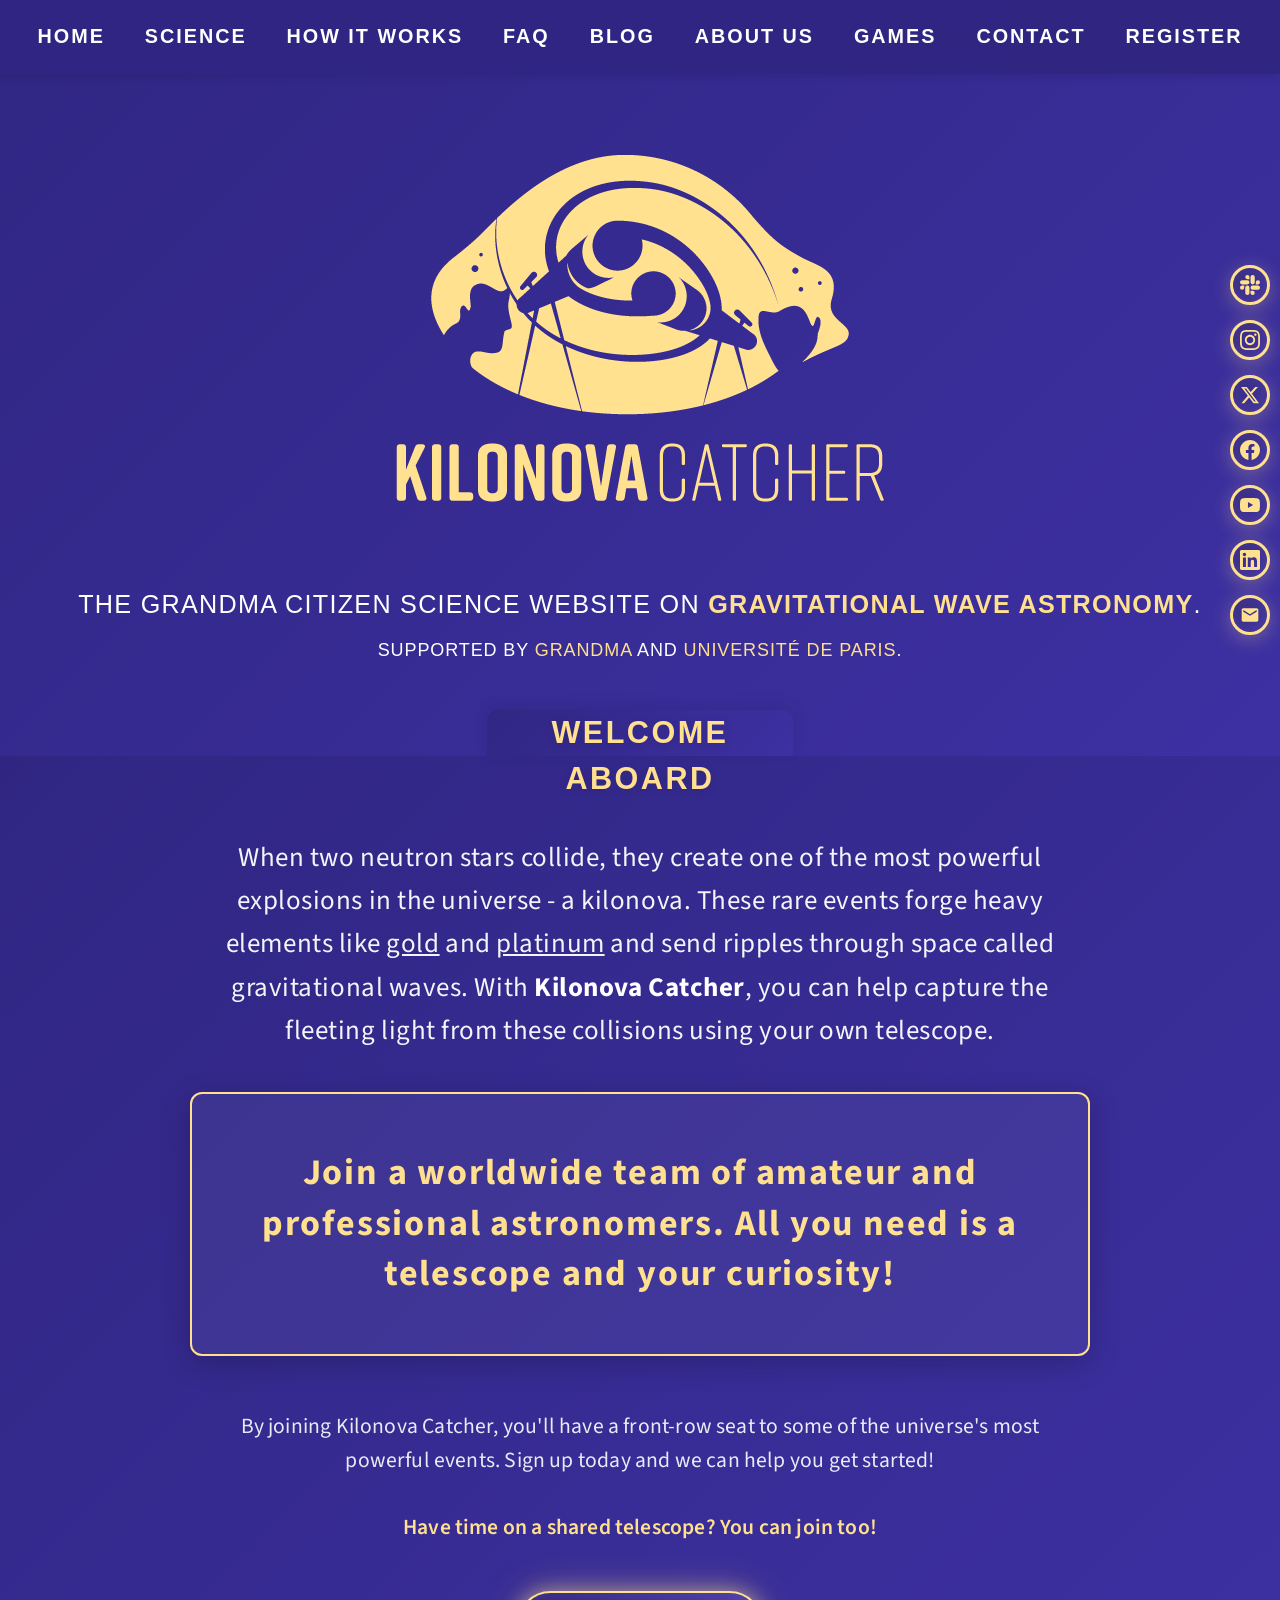
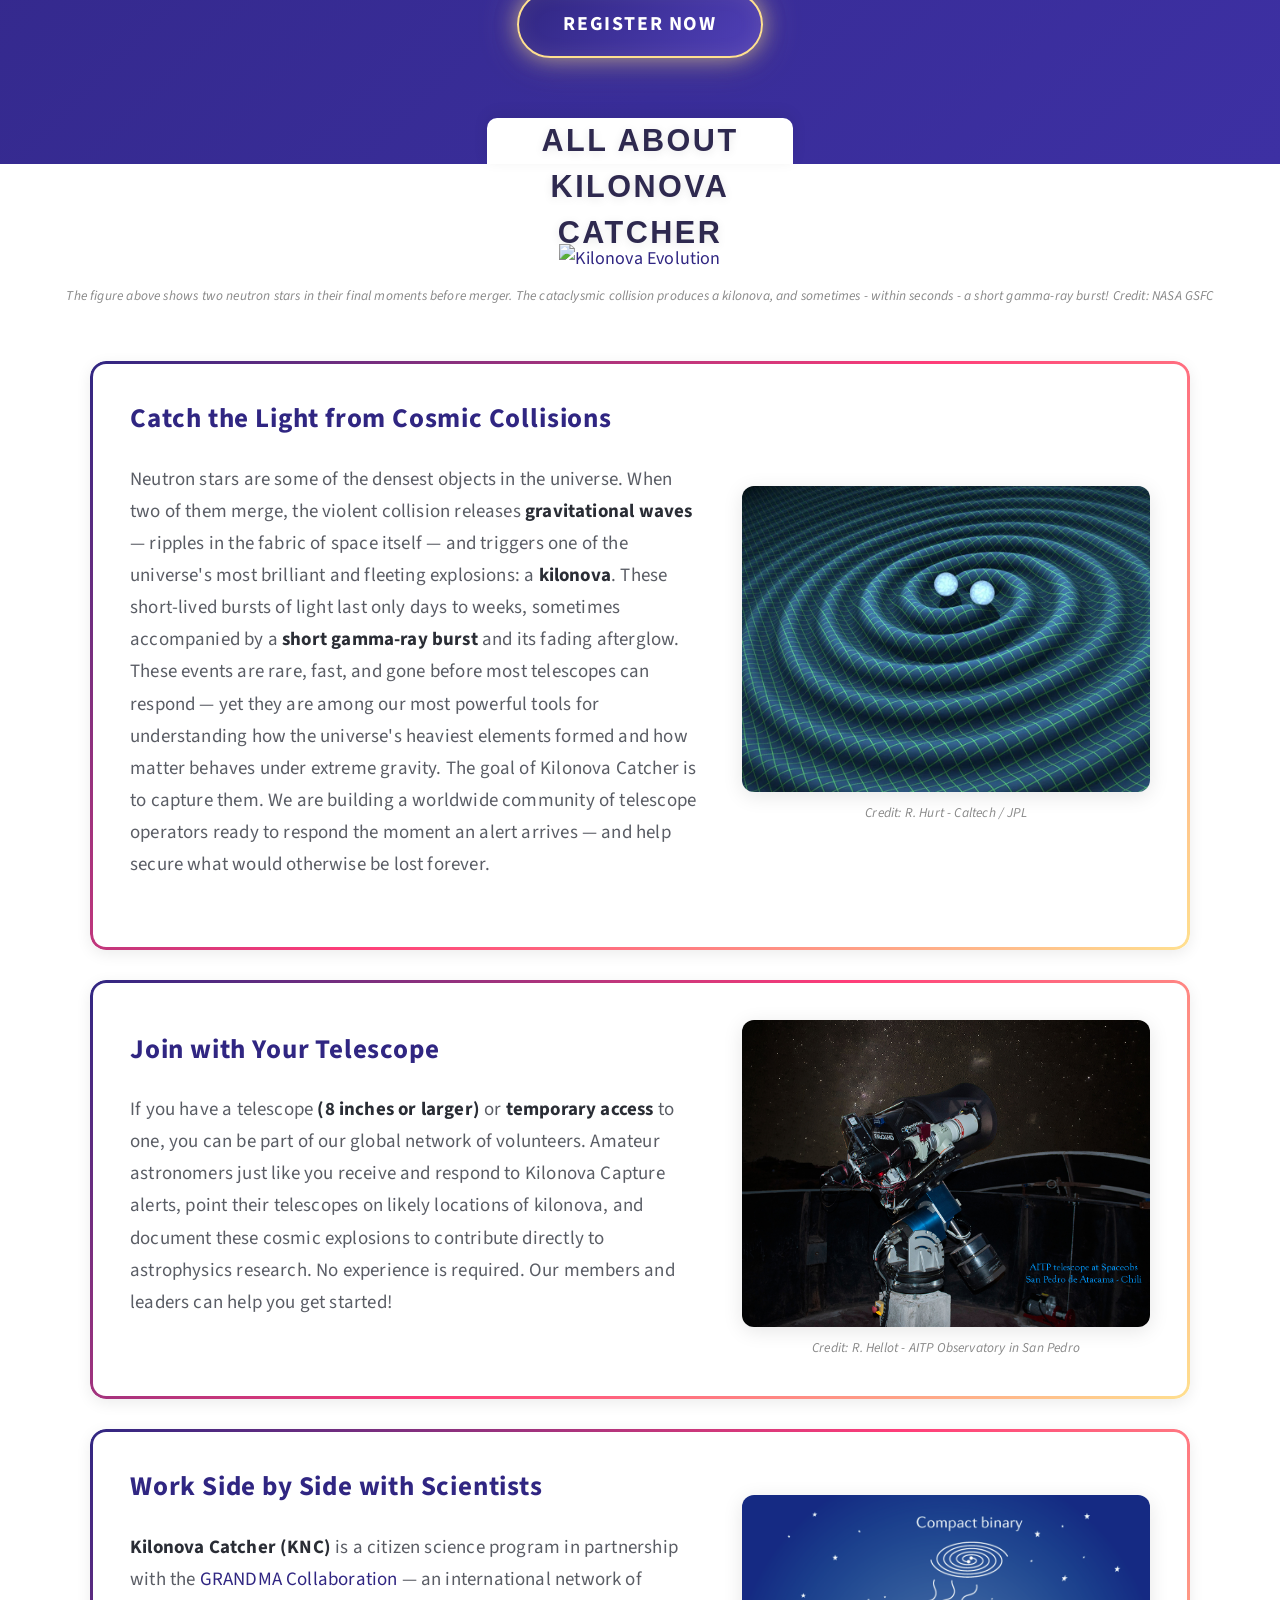
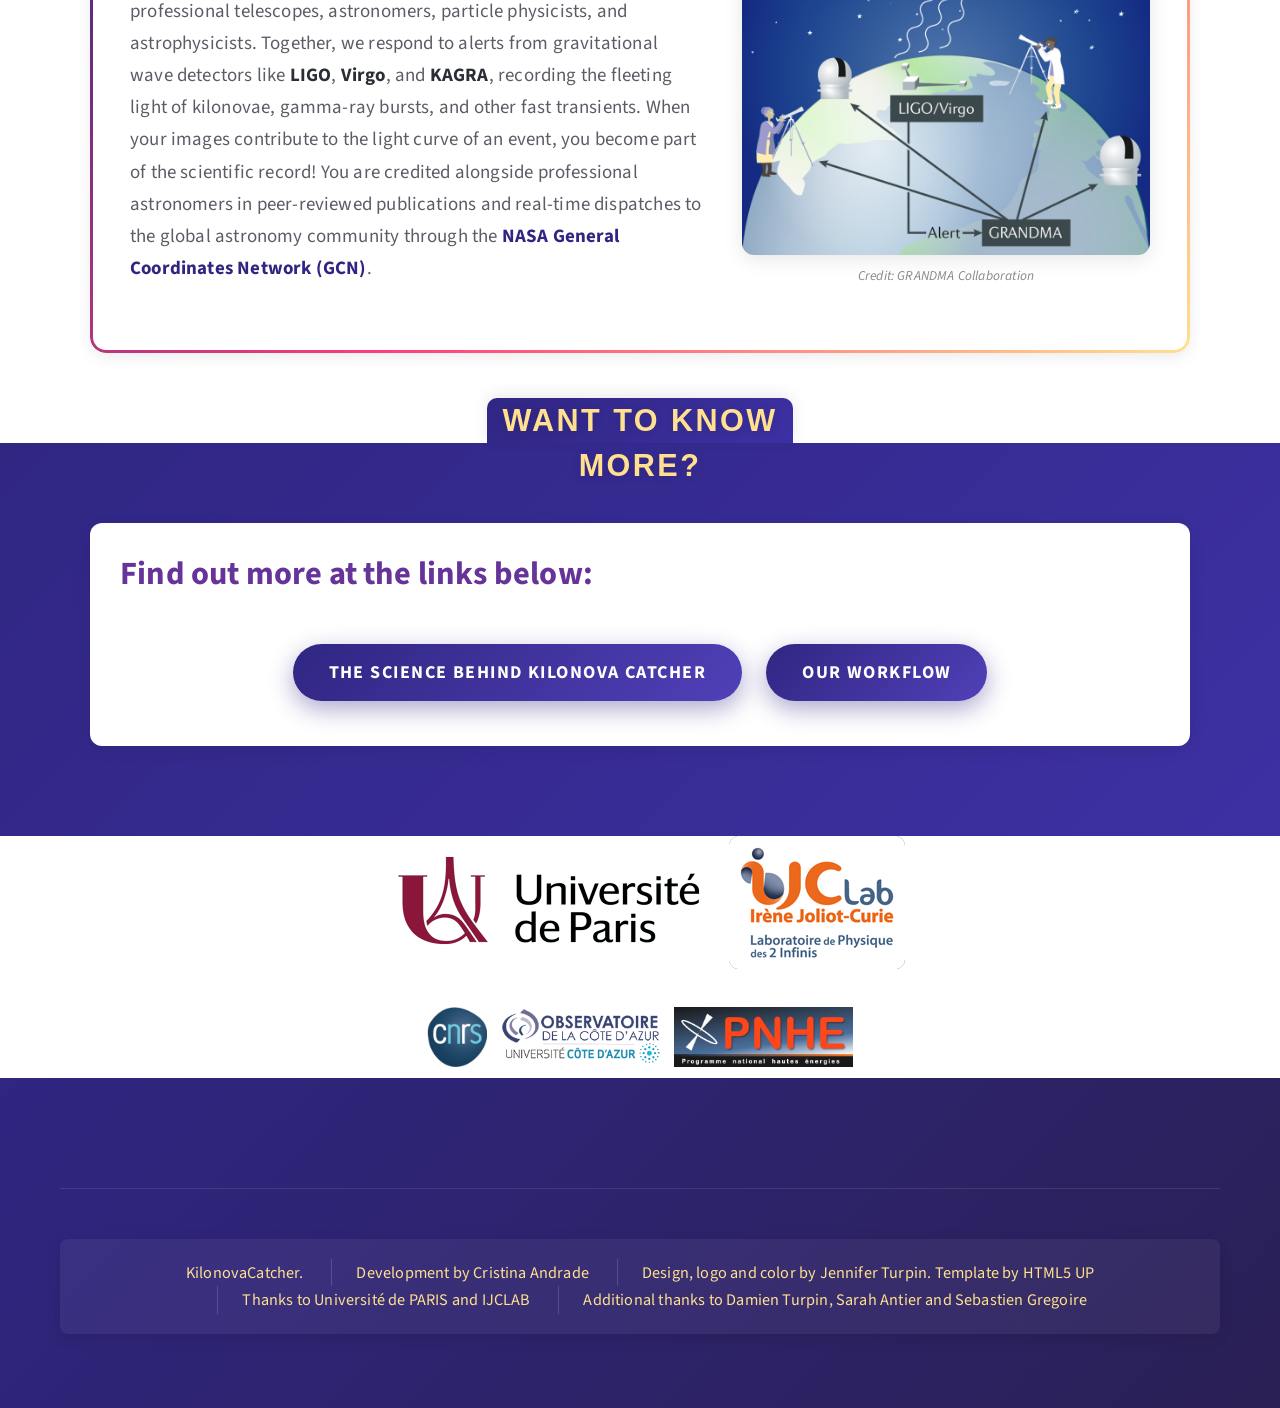
==== commit aae309e9: "Changes to nav" ====
--- a/index.html
+++ b/index.html
@@ -16,13 +16,15 @@
 <!-- Fixed Navigation -->
 <nav id="nav">
     <ul>
-        <li class="current"><a href="http://kilonovacatcher.in2p3.fr/science">Science</a></li>
-        <li><a href="http://kilonovacatcher.in2p3.fr/faq">FAQ</a></li>
-                <li><a href="http://kilonovacatcher.in2p3.fr/faq">how it works</a></li>
-        <li><a href="http://kilonovacatcher.in2p3.fr/faq">about us</a></li>
-
-        <li><a href="http://kilonovacatcher.in2p3.fr/login">Login</a></li>
-        <li><a href="http://kilonovacatcher.in2p3.fr/registration">Register</a></li>
+        <li><a href="index.html">Home</a></li>
+        <li><a href="Our_Science_Page.html">Science</a></li>
+        <li><a href="How_it_works.html">How It Works</a></li>
+        <li><a href="Knc_faq.html">FAQ</a></li>
+        <li><a href="KNC_blog.html">Blog</a></li>
+        <li><a href="About_us.html">About Us</a></li>
+        <li><a href="knc_interactivegame.html">Games</a></li>
+        <li><a href="KiloNovaCatcher_contactus.html">Contact</a></li>
+        <li><a href="register.html">Register</a></li>
     </ul>
 </nav>
 
@@ -31,7 +33,7 @@
 
     <!-- Logo -->
     <div id="logo">
-        <h1><a href="http://kilonovacatcher.in2p3.fr/"><img class="image" src="./KiloNovaCatcher_files/LOGO_FINAL_J_600.png"></a></h1>
+        <h1><a href="KiloNovaCatcher_main.html"><img class="image" src="./KiloNovaCatcher_files/LOGO_FINAL_J_600.png"></a></h1>
         <p>the grandma citizen science website on <span class="purplecol">gravitational wave astronomy</span>.</p>
         <p class="smaller">supported by <a href="https://grandma.lal.in2p3.fr/">GRANDMA</a> and <a href="https://u-paris.fr/">université de paris</a>.</p>
     </div>
@@ -62,7 +64,7 @@
         </p>
 
         <ul class="actions">
-            <li><a href="http://kilonovacatcher.in2p3.fr/registration" class="button neon-gradient large">Register now</a></li>
+            <li><a href="register.html" class="button neon-gradient large">Register now</a></li>
         </ul>
     </div>
 </section>
@@ -74,7 +76,7 @@
     <div class="container">
 
         <!-- Featured Image -->
-        <a href="http://kilonovacatcher.in2p3.fr/#" class="image featured">
+        <a href="KiloNovaCatcher_main.html" class="image featured">
             <img src="./KiloNovaCatcher_files/kne_evolution.gif" alt="Kilonova Evolution">
             <span class="card-image-caption">The figure above shows two neutron stars in their final moments before merger. The cataclysmic collision produces a kilonova, and sometimes - within seconds - a short gamma-ray burst! Credit: NASA GSFC</span>
 
@@ -206,13 +208,13 @@
 
 <div id="navPanel">
 <nav>
-    <a class="link depth-0" href="http://kilonovacatcher.in2p3.fr/faq">
+    <a class="link depth-0" href="Knc_faq.html">
         <span class="indent-0"></span>FAQ
     </a>
-    <a class="link depth-0" href="http://kilonovacatcher.in2p3.fr/login">
+    <a class="link depth-0" href="register.html">
         <span class="indent-0"></span>Login
     </a>
-    <a class="link depth-0" href="http://kilonovacatcher.in2p3.fr/registration">
+    <a class="link depth-0" href="register.html">
         <span class="indent-0"></span>Register
     </a>
 </nav>
